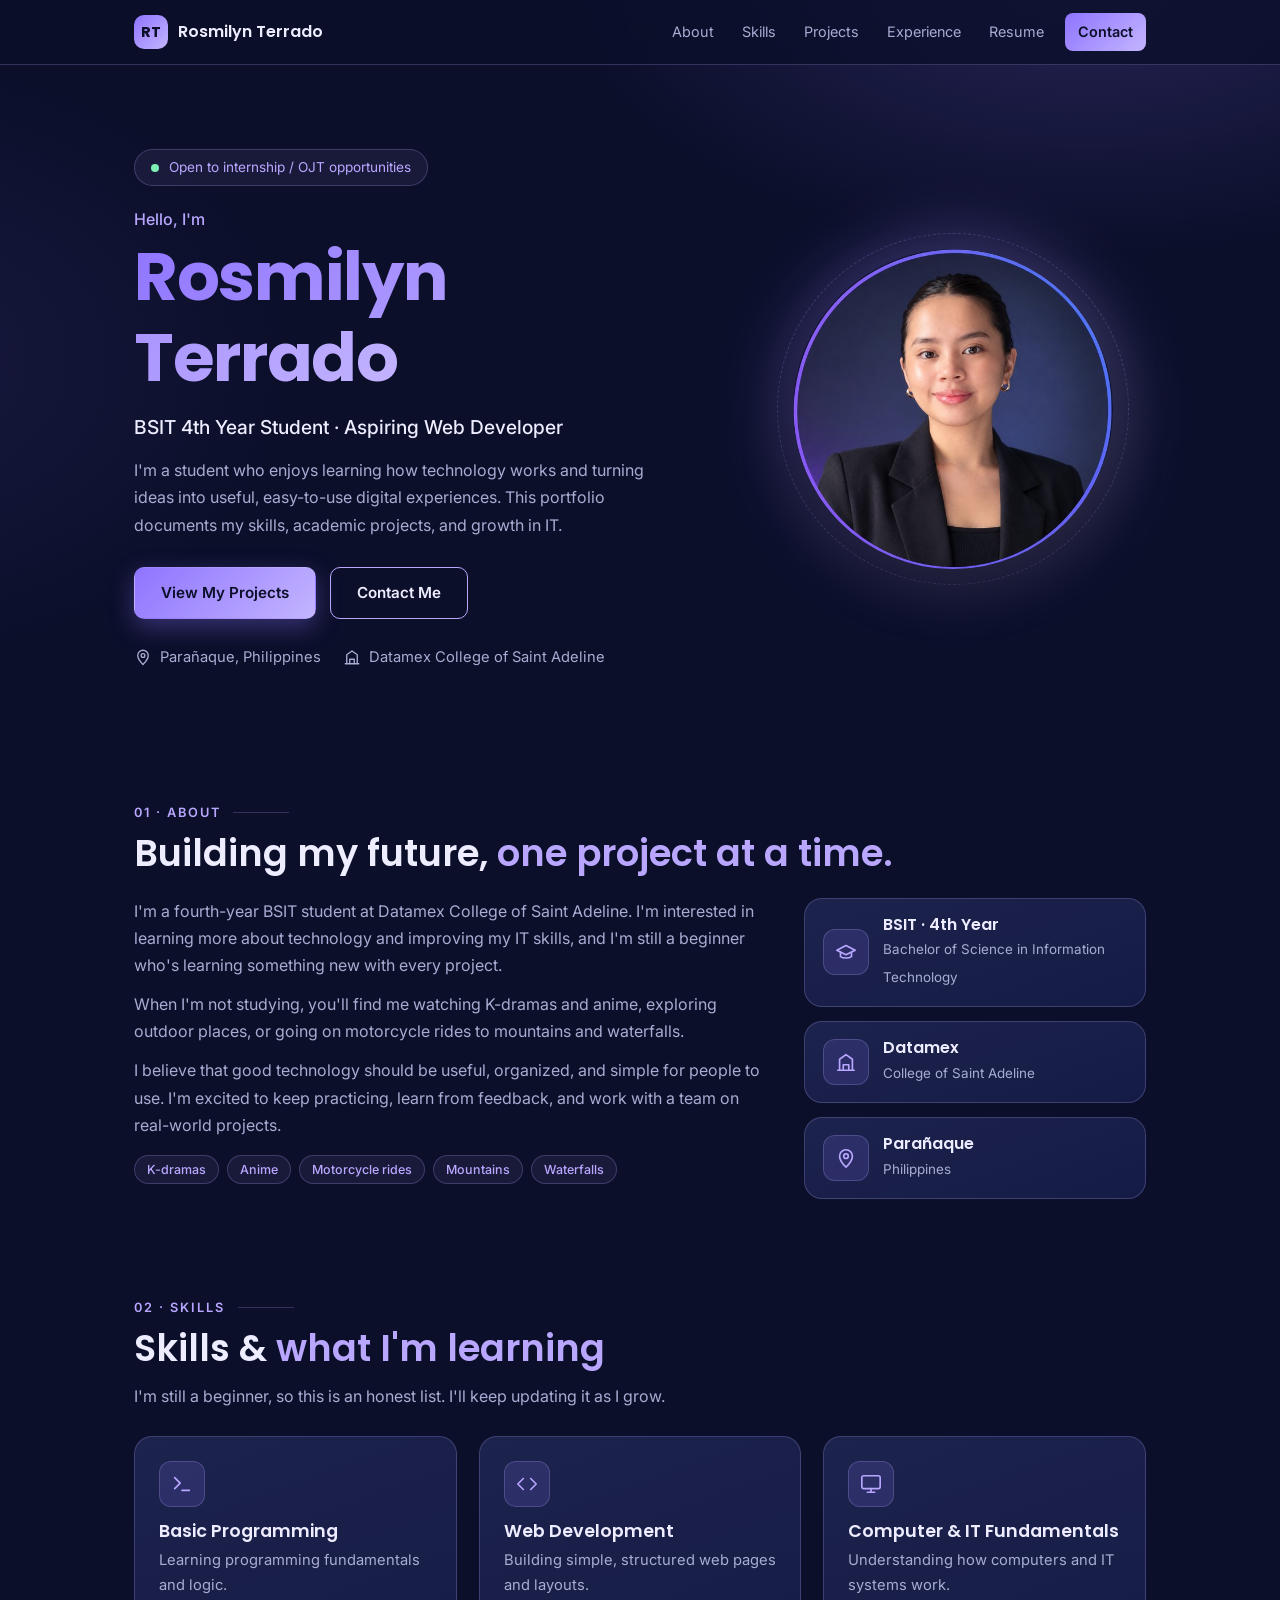
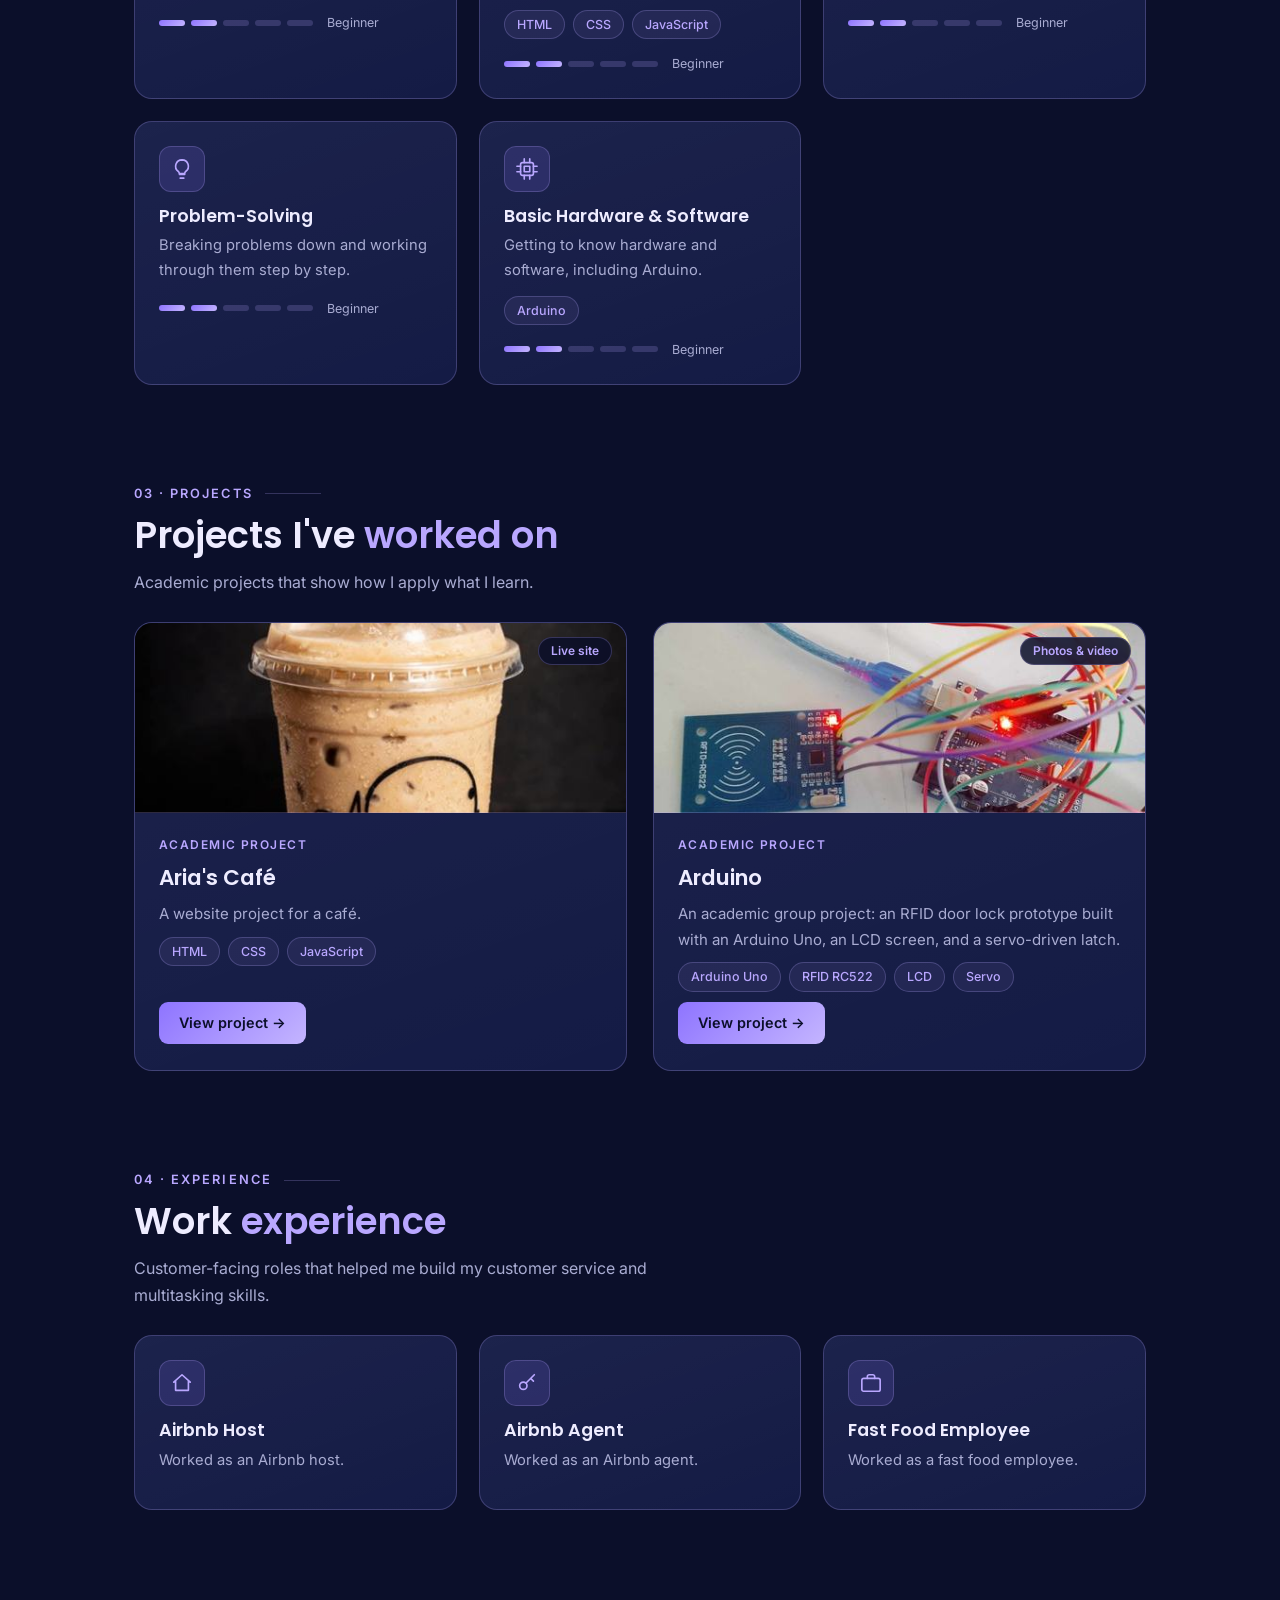
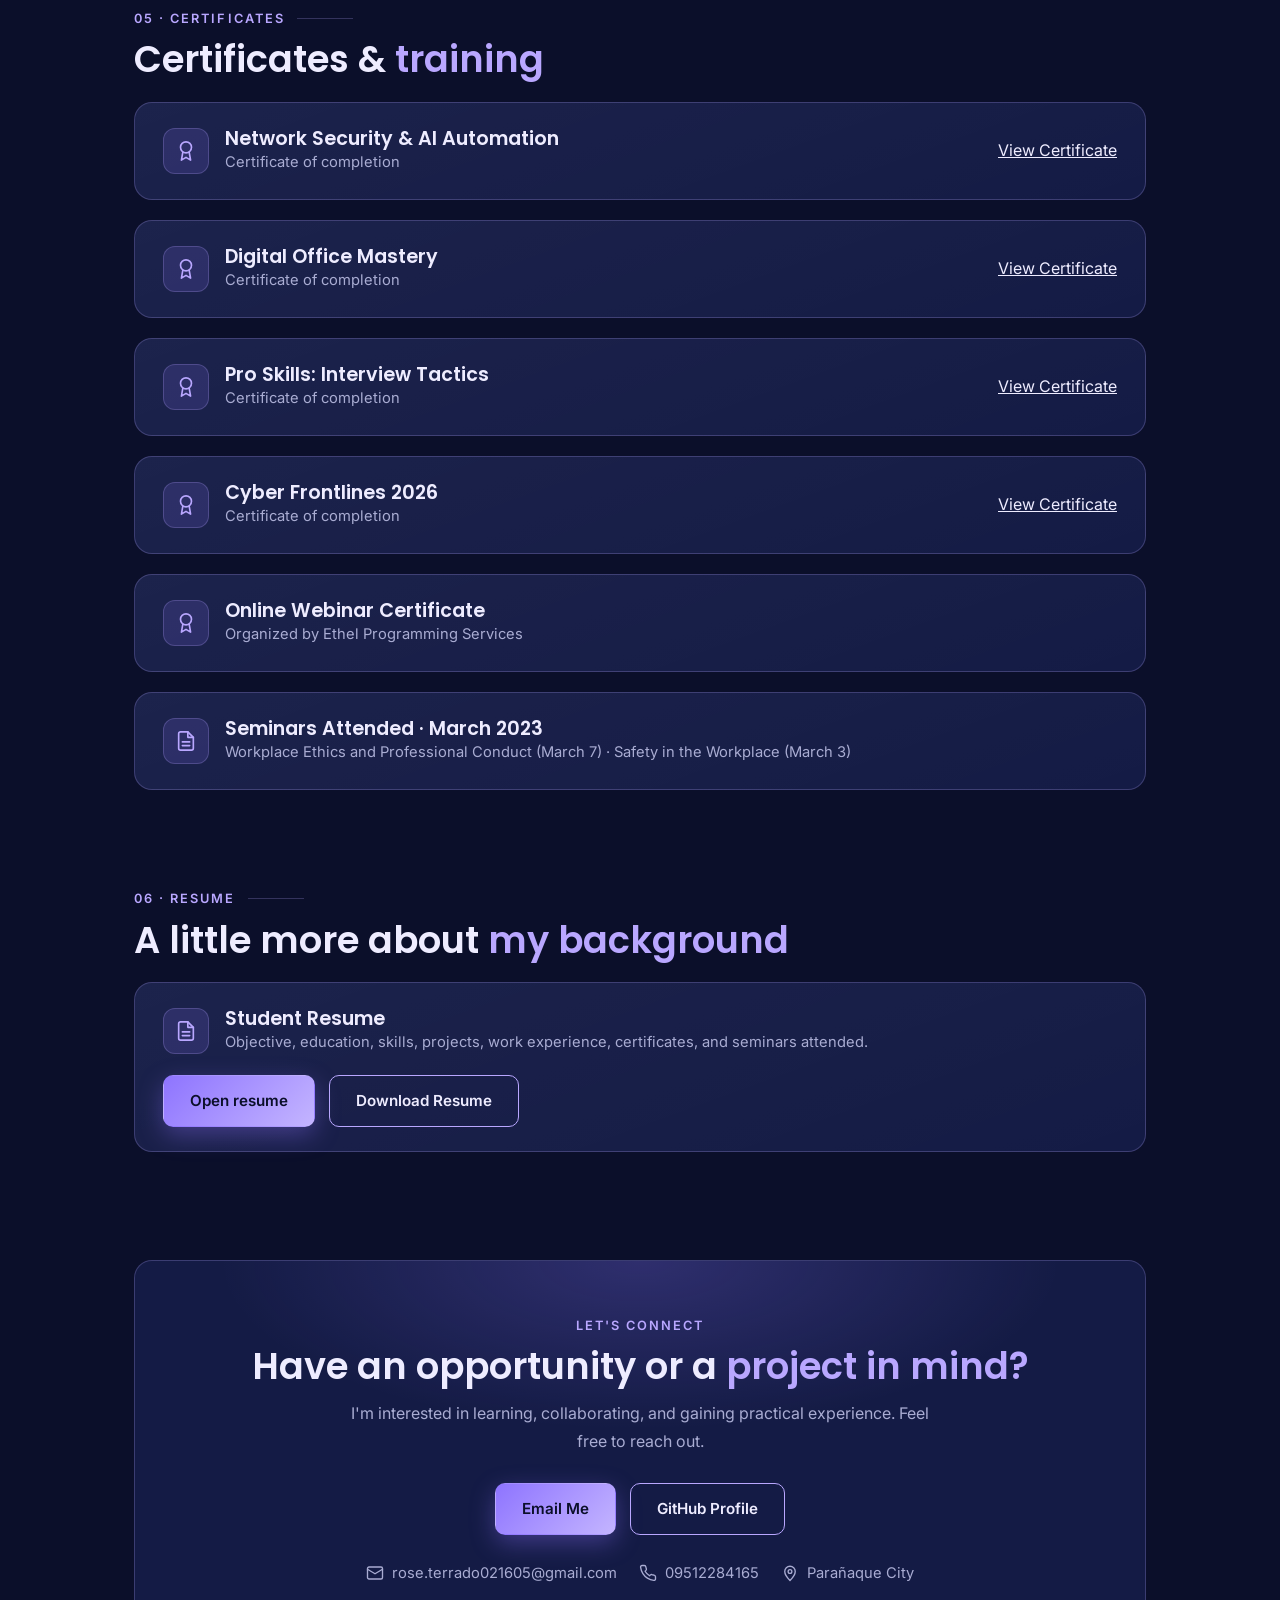
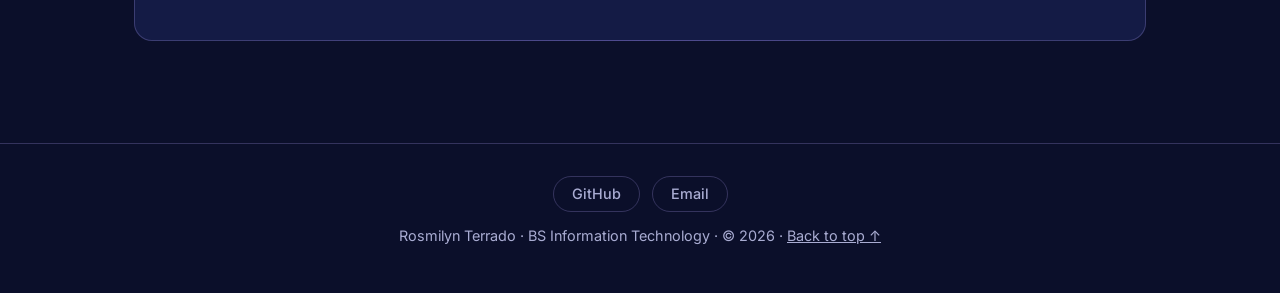
==== index.html @ 42ebf356 "Update index.html" ====
<!DOCTYPE html>
<html lang="en">
<head>
<meta charset="UTF-8">
<meta name="viewport" content="width=device-width, initial-scale=1.0">
<meta name="description" content="Rosmilyn Terrado's student portfolio, projects, skills, and resume.">
<meta name="theme-color" content="#0b0f2a">
<title>Rosmilyn Terrado | IT Student Portfolio</title>
<link rel="preconnect" href="https://fonts.googleapis.com">
<link rel="preconnect" href="https://fonts.gstatic.com" crossorigin>
<link href="https://fonts.googleapis.com/css2?family=Inter:wght@400;500;600&family=Poppins:wght@500;600;700&display=swap" rel="stylesheet">
<style>
  :root {
    --bg: #0b0f2a;
    --bg2: #0f1535;
    --card: #141b45;
    --line: rgba(185,167,255,.24);
    --lav: #b9a7ff;
    --lav-d: #8e74ff;
    --text: #eeecff;
    --muted: #a9acd2;
    --grad: linear-gradient(135deg, #8e74ff, #c4b5ff);
  }
  * { box-sizing: border-box; margin: 0; padding: 0; }
  html { scroll-behavior: smooth; overflow-x: hidden; }
  body {
    font-family: "Inter", "Segoe UI", system-ui, sans-serif;
    background: var(--bg);
    background-image:
      radial-gradient(900px 500px at 85% -5%, rgba(142,116,255,.22), transparent 60%),
      radial-gradient(700px 500px at -10% 40%, rgba(142,116,255,.10), transparent 60%);
    background-attachment: fixed;
    color: var(--text); line-height: 1.7; overflow-x: hidden;
  }
  h1, h2, h3 { font-family: "Poppins", "Inter", sans-serif; line-height: 1.2; }
  a { color: inherit; }
  .wrap { max-width: 1060px; margin: 0 auto; padding: 0 24px; }
  :focus-visible { outline: 2px solid var(--lav); outline-offset: 3px; border-radius: 6px; }

  /* NAV */
  header { position: sticky; top: 0; z-index: 50; background: rgba(11,15,42,.78); backdrop-filter: blur(12px); border-bottom: 1px solid var(--line); }
  .nav { max-width: 1060px; margin: 0 auto; padding: 0 24px; height: 64px; display: flex; align-items: center; justify-content: space-between; gap: 16px; }
  .brand { font-family: "Poppins", sans-serif; font-weight: 600; text-decoration: none; display: flex; align-items: center; gap: 10px; white-space: nowrap; }
  .brand b { width: 34px; height: 34px; border-radius: 10px; background: var(--grad); color: var(--bg); display: grid; place-items: center; font-size: .9rem; }
  nav { display: flex; gap: 2px; align-items: center; overflow-x: auto; scrollbar-width: none; }
  nav::-webkit-scrollbar { display: none; }
  nav a { text-decoration: none; font-size: .9rem; color: var(--muted); padding: 7px 13px; border-radius: 8px; white-space: nowrap; transition: color .2s, background .2s; }
  nav a:hover { color: var(--text); background: rgba(185,167,255,.12); }
  nav a.cta { color: var(--bg); background: var(--grad); font-weight: 600; margin-left: 6px; }
  nav a.cta:hover { filter: brightness(1.08); }

  /* BUTTONS */
  .btns { display: flex; gap: 14px; flex-wrap: wrap; margin-top: 28px; }
  .btn {
    display: inline-block; text-decoration: none; font-weight: 600; font-size: .95rem; padding: 12px 26px; border-radius: 10px;
    border: 1.5px solid var(--lav); color: var(--text); background: transparent; transition: transform .2s, box-shadow .2s, background .2s;
  }
  .btn:hover { transform: translateY(-3px); background: rgba(185,167,255,.12); }
  .btn.main { background: var(--grad); color: var(--bg); border-color: transparent; box-shadow: 0 8px 24px rgba(142,116,255,.35); }
  .btn.main:hover { box-shadow: 0 12px 30px rgba(142,116,255,.5); background: var(--grad); }

  /* HERO */
  .hero { padding: 84px 0 40px; }
  .hero-grid { display: grid; grid-template-columns: 1.2fr .8fr; gap: 48px; align-items: center; }
  .status-pill { display: inline-flex; align-items: center; gap: 10px; font-size: .85rem; color: var(--lav); border: 1px solid var(--line); background: rgba(185,167,255,.08); padding: 6px 16px; border-radius: 999px; margin-bottom: 20px; }
  .dot { width: 8px; height: 8px; border-radius: 50%; background: #7ef0b5; box-shadow: 0 0 0 0 rgba(126,240,181,.6); animation: pulse 2s infinite; }
  .hello { color: var(--lav); font-weight: 500; margin-bottom: 4px; }
  h1 { font-size: clamp(2.5rem, 6.5vw, 4.2rem); font-weight: 700; letter-spacing: -.02em; }
  h1 span { background: var(--grad); -webkit-background-clip: text; background-clip: text; color: transparent; }
  .role { font-size: 1.2rem; color: var(--text); margin: 12px 0 14px; font-weight: 500; }
  .intro { max-width: 540px; color: var(--muted); }
  .meta { display: flex; flex-wrap: wrap; gap: 10px 22px; margin-top: 26px; color: var(--muted); font-size: .92rem; }
  .meta span { display: inline-flex; align-items: center; gap: 8px; }
  svg.i { width: 18px; height: 18px; stroke: currentColor; fill: none; stroke-width: 1.8; stroke-linecap: round; stroke-linejoin: round; flex-shrink: 0; }

  .photo-wrap { position: relative; justify-self: center; width: min(320px, 78vw); aspect-ratio: 1; }
  .photo-wrap::before { content: ""; position: absolute; inset: -16px; border-radius: 50%; border: 1.5px dashed var(--line); animation: spin 40s linear infinite; }
  .photo-wrap::after { content: ""; position: absolute; inset: -4px; border-radius: 50%; background: var(--grad); filter: blur(34px); opacity: .45; z-index: 0; }
  .photo-wrap img { position: relative; z-index: 1; width: 100%; height: 100%; border-radius: 50%; object-fit: cover; display: block; box-shadow: 0 20px 50px rgba(0,0,0,.45); }

  /* SECTIONS */
  section { padding: 92px 0 6px; scroll-margin-top: 64px; }
  .eyebrow { font-size: .8rem; letter-spacing: .16em; text-transform: uppercase; color: var(--lav); font-weight: 600; margin-bottom: 8px; display: flex; align-items: center; gap: 12px; }
  .eyebrow::after { content: ""; height: 1px; width: 56px; background: var(--line); }
  h2 { font-size: clamp(1.7rem, 4vw, 2.3rem); font-weight: 600; margin-bottom: 12px; }
  h2 em { font-style: normal; color: var(--lav); }
  p { margin-bottom: 12px; }
  .sub { color: var(--muted); max-width: 580px; }

  .card {
    background: linear-gradient(160deg, rgba(255,255,255,.035), rgba(255,255,255,0)), var(--card);
    border: 1px solid var(--line); border-radius: 18px; padding: 24px;
    transition: transform .25s, border-color .25s, box-shadow .25s;
  }
  .card:hover { transform: translateY(-5px); border-color: rgba(185,167,255,.6); box-shadow: 0 16px 40px rgba(0,0,0,.35), 0 0 0 1px rgba(185,167,255,.15); }
  .icon { width: 46px; height: 46px; border-radius: 12px; background: rgba(142,116,255,.16); border: 1px solid var(--line); color: var(--lav); display: grid; place-items: center; margin-bottom: 14px; }
  .icon svg.i { width: 22px; height: 22px; }

  .about-grid { display: grid; grid-template-columns: 1.3fr .7fr; gap: 34px; margin-top: 22px; align-items: start; }
  .about-grid p { color: var(--muted); }
  .facts { display: grid; gap: 14px; }
  .fact { display: flex; gap: 14px; align-items: center; padding: 16px 18px; }
  .fact .icon { margin: 0; flex-shrink: 0; }
  .fact b { display: block; font-family: "Poppins", sans-serif; font-weight: 600; font-size: 1rem; line-height: 1.3; }
  .fact span { font-size: .84rem; color: var(--muted); }

  .chips { display: flex; flex-wrap: wrap; gap: 8px; }
  .chip { font-size: .78rem; padding: 3px 12px; border-radius: 999px; border: 1px solid var(--line); background: rgba(185,167,255,.08); color: var(--lav); font-weight: 500; }
  .hobbies { margin-top: 16px; }

  .grid { display: grid; grid-template-columns: repeat(auto-fit, minmax(min(100%, 290px), 1fr)); gap: 22px; margin-top: 26px; }
  .skill h3, .exp h3 { font-size: 1.1rem; margin-bottom: 6px; font-weight: 600; }
  .skill p, .exp p { font-size: .92rem; color: var(--muted); }
  .level { display: flex; align-items: center; gap: 6px; margin-top: 14px; }
  .level i { width: 26px; height: 6px; border-radius: 3px; background: rgba(185,167,255,.2); }
  .level i.on { background: var(--grad); }
  .level em { font-style: normal; font-size: .78rem; margin-left: 8px; color: var(--muted); }
  .skill .chips { margin-top: 10px; }

  .projects { display: grid; grid-template-columns: repeat(auto-fit, minmax(min(100%, 420px), 1fr)); gap: 26px; margin-top: 26px; }
  .project { padding: 0; overflow: hidden; display: flex; flex-direction: column; }
  .preview { height: 190px; display: grid; place-items: center; position: relative; background-size: cover; background-position: center; border-bottom: 1px solid var(--line); }
  .pv-arduino { background: radial-gradient(circle at 30% 20%, #2a2f78, #0f1535 70%); color: var(--lav); }
  .pv-arduino svg.i { width: 64px; height: 64px; stroke-width: 1.3; }
  .badge { position: absolute; top: 14px; right: 14px; font-size: .75rem; font-weight: 600; background: rgba(11,15,42,.85); color: var(--lav); border: 1px solid var(--line); padding: 3px 12px; border-radius: 999px; backdrop-filter: blur(6px); }
  .pbody { padding: 22px 24px 26px; display: flex; flex-direction: column; gap: 10px; flex: 1; }
  .kicker { font-size: .75rem; letter-spacing: .12em; text-transform: uppercase; color: var(--lav); font-weight: 600; }
  .pbody h3 { font-size: 1.35rem; font-weight: 600; }
  .pbody p { color: var(--muted); font-size: .94rem; margin: 0; }
  .link { margin-top: auto; align-self: flex-start; text-decoration: none; font-weight: 600; font-size: .9rem; color: var(--bg); background: var(--grad); padding: 9px 20px; border-radius: 9px; transition: transform .2s; }
  .link:hover { transform: translateY(-2px); }
  .link.off { background: transparent; color: var(--muted); border: 1px dashed var(--line); font-weight: 500; }

  .row-card { display: flex; align-items: center; justify-content: space-between; gap: 20px; flex-wrap: wrap; margin-top: 20px; padding: 24px 28px; }
  .row-card .lead { display: flex; align-items: center; gap: 16px; }
  .row-card .icon { margin: 0; }
  .row-card h3 { font-size: 1.2rem; font-weight: 600; }
  .row-card p { margin: 0; color: var(--muted); font-size: .92rem; }
  .tag-soft { font-size: .78rem; color: var(--muted); border: 1px dashed var(--line); padding: 4px 14px; border-radius: 999px; }

  .contact-box { text-align: center; padding: 54px 24px; margin-top: 10px; background: radial-gradient(600px 240px at 50% 0, rgba(142,116,255,.22), transparent 70%), var(--card); }
  .contact-box .eyebrow { justify-content: center; }
  .contact-box .eyebrow::after { display: none; }
  .contact-box .btns { justify-content: center; }
  .contact-box .meta { justify-content: center; }

  footer { margin-top: 96px; border-top: 1px solid var(--line); padding: 32px 0 44px; text-align: center; color: var(--muted); font-size: .9rem; }
  footer .links { display: flex; gap: 12px; justify-content: center; margin-bottom: 12px; }
  footer .links a { text-decoration: none; border: 1px solid var(--line); padding: 5px 18px; border-radius: 999px; font-weight: 500; transition: background .2s; }
  footer .links a:hover { background: rgba(185,167,255,.14); color: var(--text); }

  @keyframes spin { to { transform: rotate(360deg); } }
  @keyframes pulse { 70% { box-shadow: 0 0 0 9px rgba(126,240,181,0); } 100% { box-shadow: 0 0 0 0 rgba(126,240,181,0); } }
  .js .reveal { opacity: 0; transform: translateY(24px); transition: opacity .6s ease, transform .6s ease; }
  .js .reveal.in { opacity: 1; transform: none; }
  @media (prefers-reduced-motion: reduce) { * { animation: none !important; transition: none !important; } .js .reveal { opacity: 1; transform: none; } }

  @media (max-width: 820px) {
    .hero-grid, .about-grid { grid-template-columns: 1fr; }
    .photo-wrap { order: -1; width: min(240px, 66vw); }
    .hero { padding-top: 48px; }
  }
  @media (max-width: 560px) { .brand span { display: none; } }
</style>
</head>
<body>
<script>document.documentElement.classList.add('js');</script>

<svg width="0" height="0" style="position:absolute" aria-hidden="true">
  <defs>
    <symbol id="i-terminal" viewBox="0 0 24 24"><path d="M4 17l6-6-6-6M12 19h8"/></symbol>
    <symbol id="i-code" viewBox="0 0 24 24"><path d="M16 18l6-6-6-6M8 6l-6 6 6 6"/></symbol>
    <symbol id="i-monitor" viewBox="0 0 24 24"><rect x="2" y="3" width="20" height="14" rx="2"/><path d="M8 21h8M12 17v4"/></symbol>
    <symbol id="i-bulb" viewBox="0 0 24 24"><path d="M9 18h6M10 22h4M12 2a7 7 0 0 0-4 12.7c.6.5 1 1.3 1 2.3h6c0-1 .4-1.8 1-2.3A7 7 0 0 0 12 2z"/></symbol>
    <symbol id="i-cpu" viewBox="0 0 24 24"><rect x="5" y="5" width="14" height="14" rx="2"/><rect x="9" y="9" width="6" height="6"/><path d="M9 1v4M15 1v4M9 19v4M15 19v4M1 9h4M1 15h4M19 9h4M19 15h4"/></symbol>
    <symbol id="i-home" viewBox="0 0 24 24"><path d="M3 11l9-8 9 8M5 10v10h14V10"/></symbol>
    <symbol id="i-key" viewBox="0 0 24 24"><circle cx="8" cy="15" r="4"/><path d="M11 12l9-9M16 7l3 3"/></symbol>
    <symbol id="i-brief" viewBox="0 0 24 24"><rect x="2" y="7" width="20" height="14" rx="2"/><path d="M16 7V5a2 2 0 0 0-2-2h-4a2 2 0 0 0-2 2v2"/></symbol>
    <symbol id="i-award" viewBox="0 0 24 24"><circle cx="12" cy="8" r="6"/><path d="M8.5 13.5L7 22l5-3 5 3-1.5-8.5"/></symbol>
    <symbol id="i-file" viewBox="0 0 24 24"><path d="M14 2H6a2 2 0 0 0-2 2v16a2 2 0 0 0 2 2h12a2 2 0 0 0 2-2V8z"/><path d="M14 2v6h6M8 13h8M8 17h8"/></symbol>
    <symbol id="i-cap" viewBox="0 0 24 24"><path d="M22 10L12 5 2 10l10 5 10-5z"/><path d="M6 12v5c3 2 9 2 12 0v-5"/></symbol>
    <symbol id="i-pin" viewBox="0 0 24 24"><path d="M12 22s7-7 7-12a7 7 0 0 0-14 0c0 5 7 12 7 12z"/><circle cx="12" cy="10" r="2.5"/></symbol>
    <symbol id="i-mail" viewBox="0 0 24 24"><rect x="2" y="4" width="20" height="16" rx="2"/><path d="M22 7l-10 6L2 7"/></symbol>
    <symbol id="i-phone" viewBox="0 0 24 24"><path d="M22 16.9v3a2 2 0 0 1-2.2 2 19.8 19.8 0 0 1-8.6-3.1 19.5 19.5 0 0 1-6-6A19.8 19.8 0 0 1 2.1 4.2 2 2 0 0 1 4.1 2h3a2 2 0 0 1 2 1.7c.1.9.4 1.8.7 2.7a2 2 0 0 1-.5 2.1L8.1 9.7a16 16 0 0 0 6 6l1.2-1.2a2 2 0 0 1 2.1-.4c.9.3 1.8.6 2.7.7a2 2 0 0 1 1.7 2z"/></symbol>
    <symbol id="i-school" viewBox="0 0 24 24"><path d="M3 21h18M5 21V9l7-5 7 5v12M9 21v-6h6v6"/></symbol>
  </defs>
</svg>

<header>
  <div class="nav">
    <a class="brand" href="#home"><b>RT</b><span>Rosmilyn Terrado</span></a>
    <nav aria-label="Main">
      <a href="#about">About</a>
      <a href="#skills">Skills</a>
      <a href="#projects">Projects</a>
      <a href="#experience">Experience</a>
      <a href="#resume">Resume</a>
      <a class="cta" href="#contact">Contact</a>
    </nav>
  </div>
</header>

<main>

  <section id="home" class="hero" style="padding-top:84px">
    <div class="wrap hero-grid">
      <div>
        <span class="status-pill"><i class="dot"></i> Open to internship / OJT opportunities</span>
        <p class="hello">Hello, I'm</p>
        <h1><span>Rosmilyn Terrado</span></h1>
        <p class="role">BSIT 4th Year Student &middot; Aspiring Web Developer</p>
        <p class="intro">I'm a student who enjoys learning how technology works and turning ideas into useful, easy-to-use digital experiences. This portfolio documents my skills, academic projects, and growth in IT.</p>
        <div class="btns">
          <a class="btn main" href="#projects">View My Projects</a>
          <a class="btn" href="#contact">Contact Me</a>
        </div>
        <div class="meta">
          <span><svg class="i"><use href="#i-pin"/></svg> Para&ntilde;aque, Philippines</span>
          <span><svg class="i"><use href="#i-school"/></svg> Datamex College of Saint Adeline</span>
        </div>
      </div>
      <div class="photo-wrap"><img src="[data-uri]" alt="Portrait of Rosmilyn Terrado"></div>
    </div>
  </section>

  <section id="about">
    <div class="wrap">
      <div class="eyebrow reveal">01 &middot; About</div>
      <h2 class="reveal">Building my future, <em>one project at a time.</em></h2>
      <div class="about-grid">
        <div class="reveal">
          <p>I'm a fourth-year BSIT student at Datamex College of Saint Adeline. I'm interested in learning more about technology and improving my IT skills, and I'm still a beginner who's learning something new with every project.</p>
          <p>When I'm not studying, you'll find me watching K-dramas and anime, exploring outdoor places, or going on motorcycle rides to mountains and waterfalls.</p>
          <p>I believe that good technology should be useful, organized, and simple for people to use. I'm excited to keep practicing, learn from feedback, and work with a team on real-world projects.</p>
          <div class="chips hobbies"><span class="chip">K-dramas</span><span class="chip">Anime</span><span class="chip">Motorcycle rides</span><span class="chip">Mountains</span><span class="chip">Waterfalls</span></div>
        </div>
        <div class="facts reveal">
          <div class="card fact"><div class="icon"><svg class="i"><use href="#i-cap"/></svg></div><div><b>BSIT &middot; 4th Year</b><span>Bachelor of Science in Information Technology</span></div></div>
          <div class="card fact"><div class="icon"><svg class="i"><use href="#i-school"/></svg></div><div><b>Datamex</b><span>College of Saint Adeline</span></div></div>
          <div class="card fact"><div class="icon"><svg class="i"><use href="#i-pin"/></svg></div><div><b>Para&ntilde;aque</b><span>Philippines</span></div></div>
        </div>
      </div>
    </div>
  </section>

  <section id="skills">
    <div class="wrap">
      <div class="eyebrow reveal">02 &middot; Skills</div>
      <h2 class="reveal">Skills &amp; <em>what I'm learning</em></h2>
      <p class="sub reveal">I'm still a beginner, so this is an honest list. I'll keep updating it as I grow.</p>
      <div class="grid">
        <div class="card skill reveal"><div class="icon"><svg class="i"><use href="#i-terminal"/></svg></div><h3>Basic Programming</h3><p>Learning programming fundamentals and logic.</p><div class="level" role="img" aria-label="Beginner level"><i class="on"></i><i class="on"></i><i></i><i></i><i></i><em>Beginner</em></div></div>
        <div class="card skill reveal"><div class="icon"><svg class="i"><use href="#i-code"/></svg></div><h3>Web Development</h3><p>Building simple, structured web pages and layouts.</p><div class="chips"><span class="chip">HTML</span><span class="chip">CSS</span><span class="chip">JavaScript</span></div><div class="level" role="img" aria-label="Beginner level"><i class="on"></i><i class="on"></i><i></i><i></i><i></i><em>Beginner</em></div></div>
        <div class="card skill reveal"><div class="icon"><svg class="i"><use href="#i-monitor"/></svg></div><h3>Computer &amp; IT Fundamentals</h3><p>Understanding how computers and IT systems work.</p><div class="level" role="img" aria-label="Beginner level"><i class="on"></i><i class="on"></i><i></i><i></i><i></i><em>Beginner</em></div></div>
        <div class="card skill reveal"><div class="icon"><svg class="i"><use href="#i-bulb"/></svg></div><h3>Problem-Solving</h3><p>Breaking problems down and working through them step by step.</p><div class="level" role="img" aria-label="Beginner level"><i class="on"></i><i class="on"></i><i></i><i></i><i></i><em>Beginner</em></div></div>
        <div class="card skill reveal"><div class="icon"><svg class="i"><use href="#i-cpu"/></svg></div><h3>Basic Hardware &amp; Software</h3><p>Getting to know hardware and software, including Arduino.</p><div class="chips"><span class="chip">Arduino</span></div><div class="level" role="img" aria-label="Beginner level"><i class="on"></i><i class="on"></i><i></i><i></i><i></i><em>Beginner</em></div></div>
      </div>
    </div>
  </section>

  <section id="projects">
    <div class="wrap">
      <div class="eyebrow reveal">03 &middot; Projects</div>
      <h2 class="reveal">Projects I've <em>worked on</em></h2>
      <p class="sub reveal">Academic projects that show how I apply what I learn.</p>
      <div class="projects">
        <div class="card project reveal">
          <div class="preview" style="background-image:url([data-uri])"><span class="badge">Live site</span></div>
          <div class="pbody">
            <span class="kicker">Academic project</span>
            <h3>Aria's Caf&eacute;</h3>
            <p>A website project for a caf&eacute;.</p>
            <div class="chips"><span class="chip">HTML</span><span class="chip">CSS</span><span class="chip">JavaScript</span></div>
            <a class="link" href="https://portorclarkson2-cyber.github.io/aria-s-Cafe/" target="_blank" rel="noopener">View project &rarr;</a>
          </div>
        </div>
        <div class="card project reveal">
          <div class="preview" style="background-image:url([data-uri])"><span class="badge">Photos &amp; video</span></div>
          <div class="pbody">
            <span class="kicker">Academic project</span>
            <h3>Arduino</h3>
            <p>An academic group project: an RFID door lock prototype built with an Arduino Uno, an LCD screen, and a servo-driven latch.</p>
            <div class="chips"><span class="chip">Arduino Uno</span><span class="chip">RFID RC522</span><span class="chip">LCD</span><span class="chip">Servo</span></div>
            <a class="link" href="arduino.html">View project &rarr;</a>
          </div>
        </div>
      </div>
    </div>
  </section>

  <section id="experience">
    <div class="wrap">
      <div class="eyebrow reveal">04 &middot; Experience</div>
      <h2 class="reveal">Work <em>experience</em></h2>
      <p class="sub reveal">Customer-facing roles that helped me build my customer service and multitasking skills.</p>
      <div class="grid">
        <div class="card exp reveal"><div class="icon"><svg class="i"><use href="#i-home"/></svg></div><h3>Airbnb Host</h3><p>Worked as an Airbnb host.</p></div>
        <div class="card exp reveal"><div class="icon"><svg class="i"><use href="#i-key"/></svg></div><h3>Airbnb Agent</h3><p>Worked as an Airbnb agent.</p></div>
        <div class="card exp reveal"><div class="icon"><svg class="i"><use href="#i-brief"/></svg></div><h3>Fast Food Employee</h3><p>Worked as a fast food employee.</p></div>
      </div>
    </div>
  </section>

  
<section id="certificates">
  <div class="wrap">
    <div class="eyebrow reveal">05 &middot; Certificates</div>
    <h2 class="reveal">Certificates &amp; <em>training</em></h2>

    <div class="card row-card reveal">
      <div class="lead">
        <div class="icon">
          <svg class="i"><use href="#i-award"/></svg>
        </div>
        <div>
          <h3>Network Security &amp; AI Automation</h3>
          <p>Certificate of completion</p>
        </div>
      </div>
      <a href="certificate_1_network_security_ai_automation.jpg"
         target="_blank" rel="noopener">View Certificate</a>
    </div>

    <div class="card row-card reveal">
      <div class="lead">
        <div class="icon">
          <svg class="i"><use href="#i-award"/></svg>
        </div>
        <div>
          <h3>Digital Office Mastery</h3>
          <p>Certificate of completion</p>
        </div>
      </div>
      <a href="certificate_2_digital_office_mastery.jpg"
         target="_blank" rel="noopener">View Certificate</a>
    </div>

    <div class="card row-card reveal">
      <div class="lead">
        <div class="icon">
          <svg class="i"><use href="#i-award"/></svg>
        </div>
        <div>
          <h3>Pro Skills: Interview Tactics</h3>
          <p>Certificate of completion</p>
        </div>
      </div>
      <a href="certificate_3_pro_skills_interview_tactics.jpg"
         target="_blank" rel="noopener">View Certificate</a>
    </div>

    <div class="card row-card reveal">
      <div class="lead">
        <div class="icon">
          <svg class="i"><use href="#i-award"/></svg>
        </div>
        <div>
          <h3>Cyber Frontlines 2026</h3>
          <p>Certificate of completion</p>
        </div>
      </div>
      <a href="certificate_4_cyber_frontlines_2026.jpg"
         target="_blank" rel="noopener">View Certificate</a>
    </div>

    <div class="card row-card reveal">
      <div class="lead">
        <div class="icon">
          <svg class="i"><use href="#i-award"/></svg>
        </div>
        <div>
          <h3>Online Webinar Certificate</h3>
          <p>Organized by Ethel Programming Services</p>
        </div>
      </div>
    </div>

    <div class="card row-card reveal">
      <div class="lead">
        <div class="icon">
          <svg class="i"><use href="#i-file"/></svg>
        </div>
        <div>
          <h3>Seminars Attended &middot; March 2023</h3>
          <p>Workplace Ethics and Professional Conduct (March 7) &middot; Safety in the Workplace (March 3)</p>
        </div>
      </div>
    </div>
  </div>
</section>
  

  <section id="resume">
    <div class="wrap">
      <div class="eyebrow reveal">06 &middot; Resume</div>
      <h2 class="reveal">A little more about <em>my background</em></h2>
      <div class="card row-card reveal">
        <div class="lead"><div class="icon"><svg class="i"><use href="#i-file"/></svg></div><div><h3>Student Resume</h3><p>Objective, education, skills, projects, work experience, certificates, and seminars attended.</p></div></div>
        <div class="btns" style="margin:0">
          <a class="btn main" href="resume.html">Open resume</a>
          <a class="btn" href="Rosmilyn-Terrado-Resume.pdf" download>Download Resume</a>
        </div>
      </div>
    </div>
  </section>

  <section id="contact">
    <div class="wrap">
      <div class="card contact-box reveal">
        <div class="eyebrow">Let's connect</div>
        <h2>Have an opportunity or a <em>project in mind?</em></h2>
        <p class="sub" style="margin-inline:auto">I'm interested in learning, collaborating, and gaining practical experience. Feel free to reach out.</p>
        <div class="btns">
          <a class="btn main" href="mailto:rose.terrado021605@gmail.com">Email Me</a>
          <a class="btn" href="https://github.com/roseterrado021605-hash" target="_blank" rel="noopener">GitHub Profile</a>
        </div>
        <div class="meta">
          <span><svg class="i"><use href="#i-mail"/></svg> rose.terrado021605@gmail.com</span>
          <span><svg class="i"><use href="#i-phone"/></svg> 09512284165</span>
          <span><svg class="i"><use href="#i-pin"/></svg> Para&ntilde;aque City</span>
        </div>
      </div>
    </div>
  </section>

</main>

<footer>
  <div class="links">
    <a href="https://github.com/roseterrado021605-hash" target="_blank" rel="noopener">GitHub</a>
    <a href="mailto:rose.terrado021605@gmail.com">Email</a>
  </div>
  Rosmilyn Terrado &middot; BS Information Technology &middot; &copy; 2026 &middot; <a href="#home">Back to top &uarr;</a>
</footer>

<script>
  (function () {
    var els = document.querySelectorAll('.reveal');
    if (!('IntersectionObserver' in window)) { els.forEach(function (e) { e.classList.add('in'); }); return; }
    var io = new IntersectionObserver(function (entries) {
      entries.forEach(function (en) { if (en.isIntersecting) { en.target.classList.add('in'); io.unobserve(en.target); } });
    }, { threshold: 0.12 });
    els.forEach(function (e) { io.observe(e); });
  })();
</script>
</body>
</html>
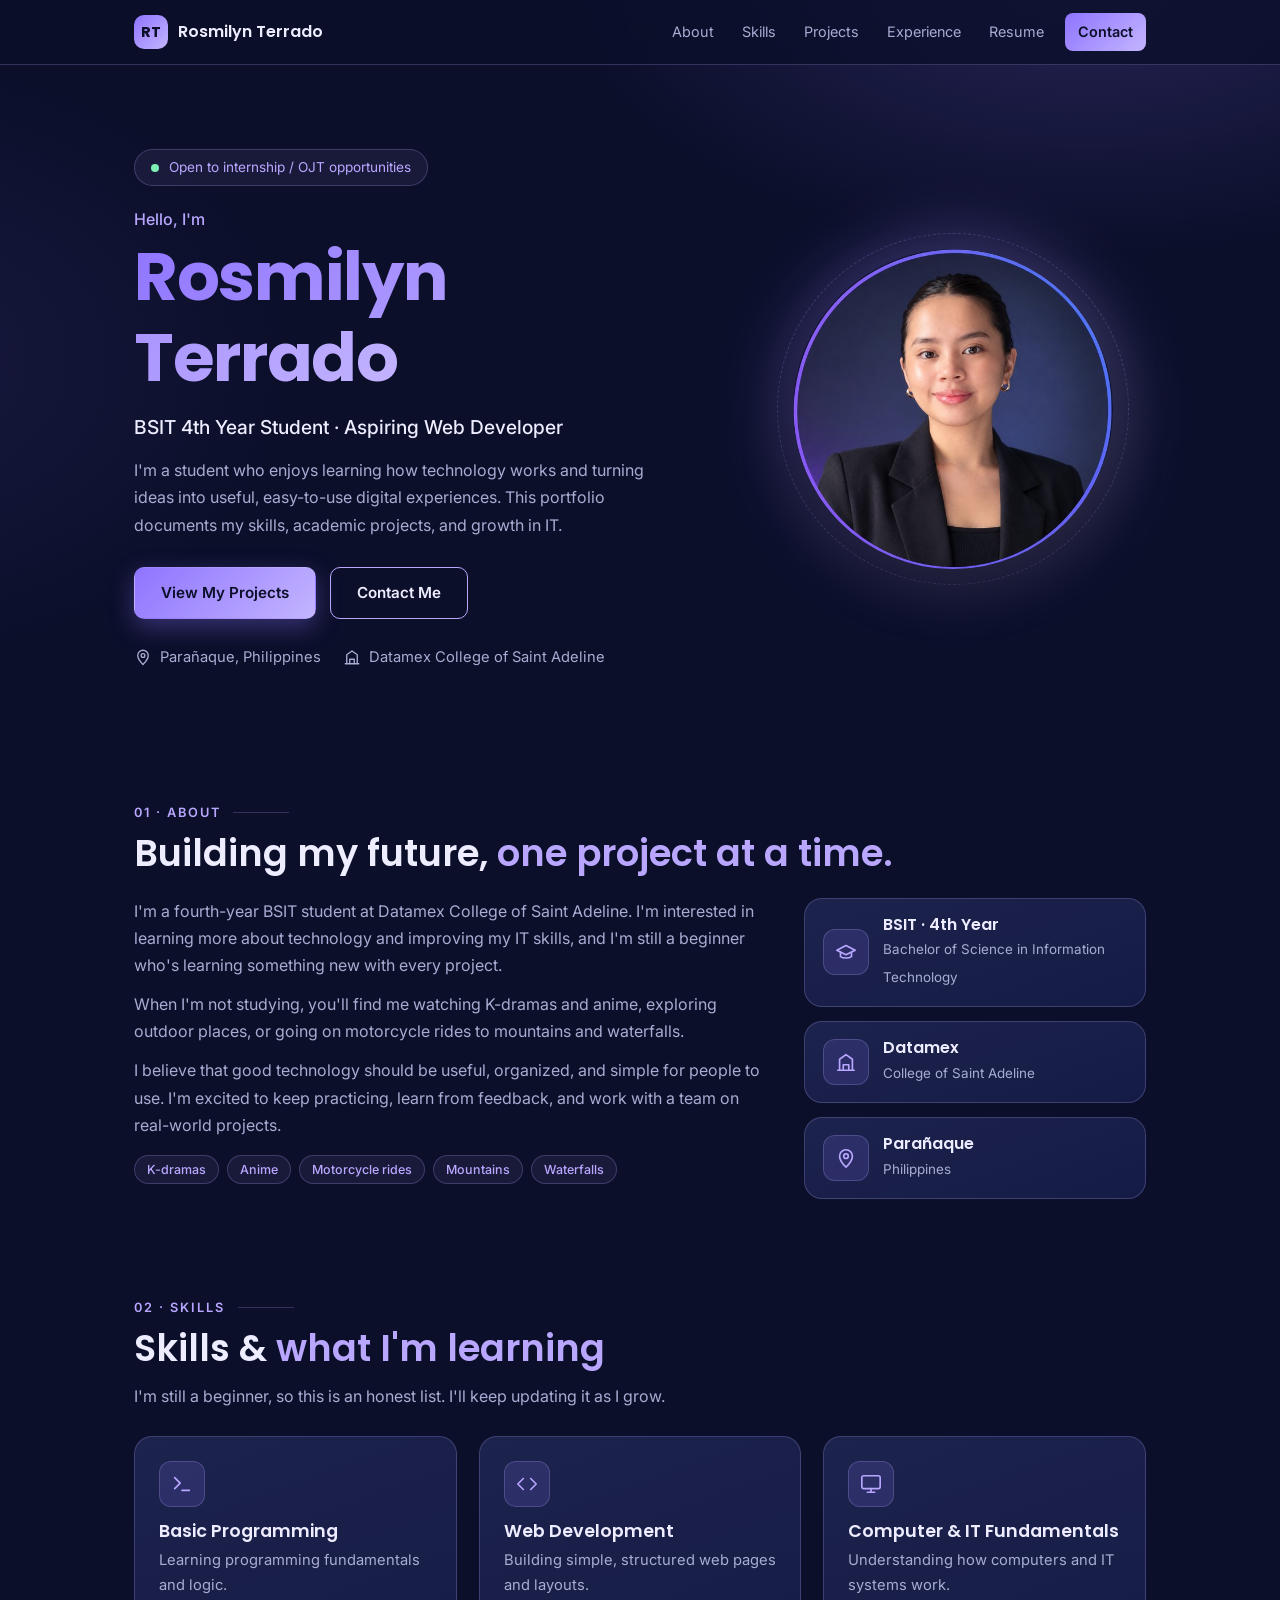
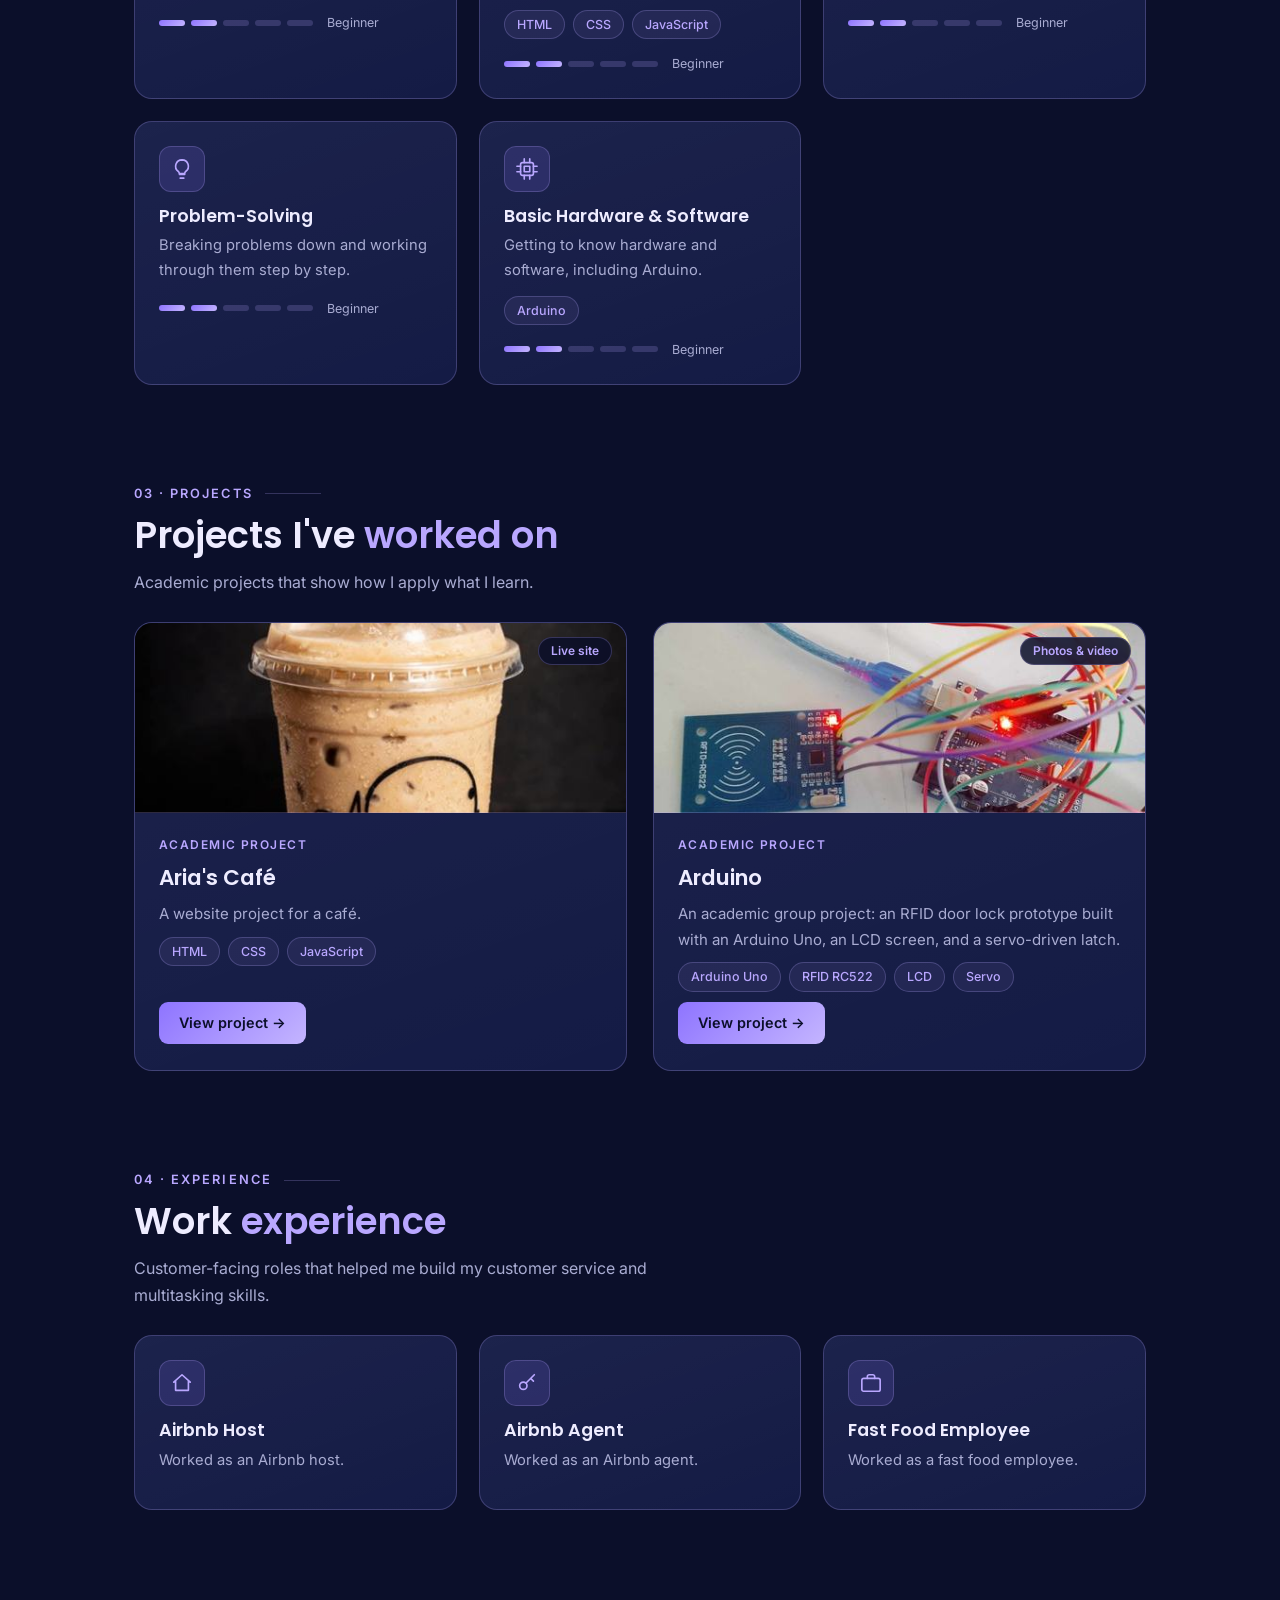
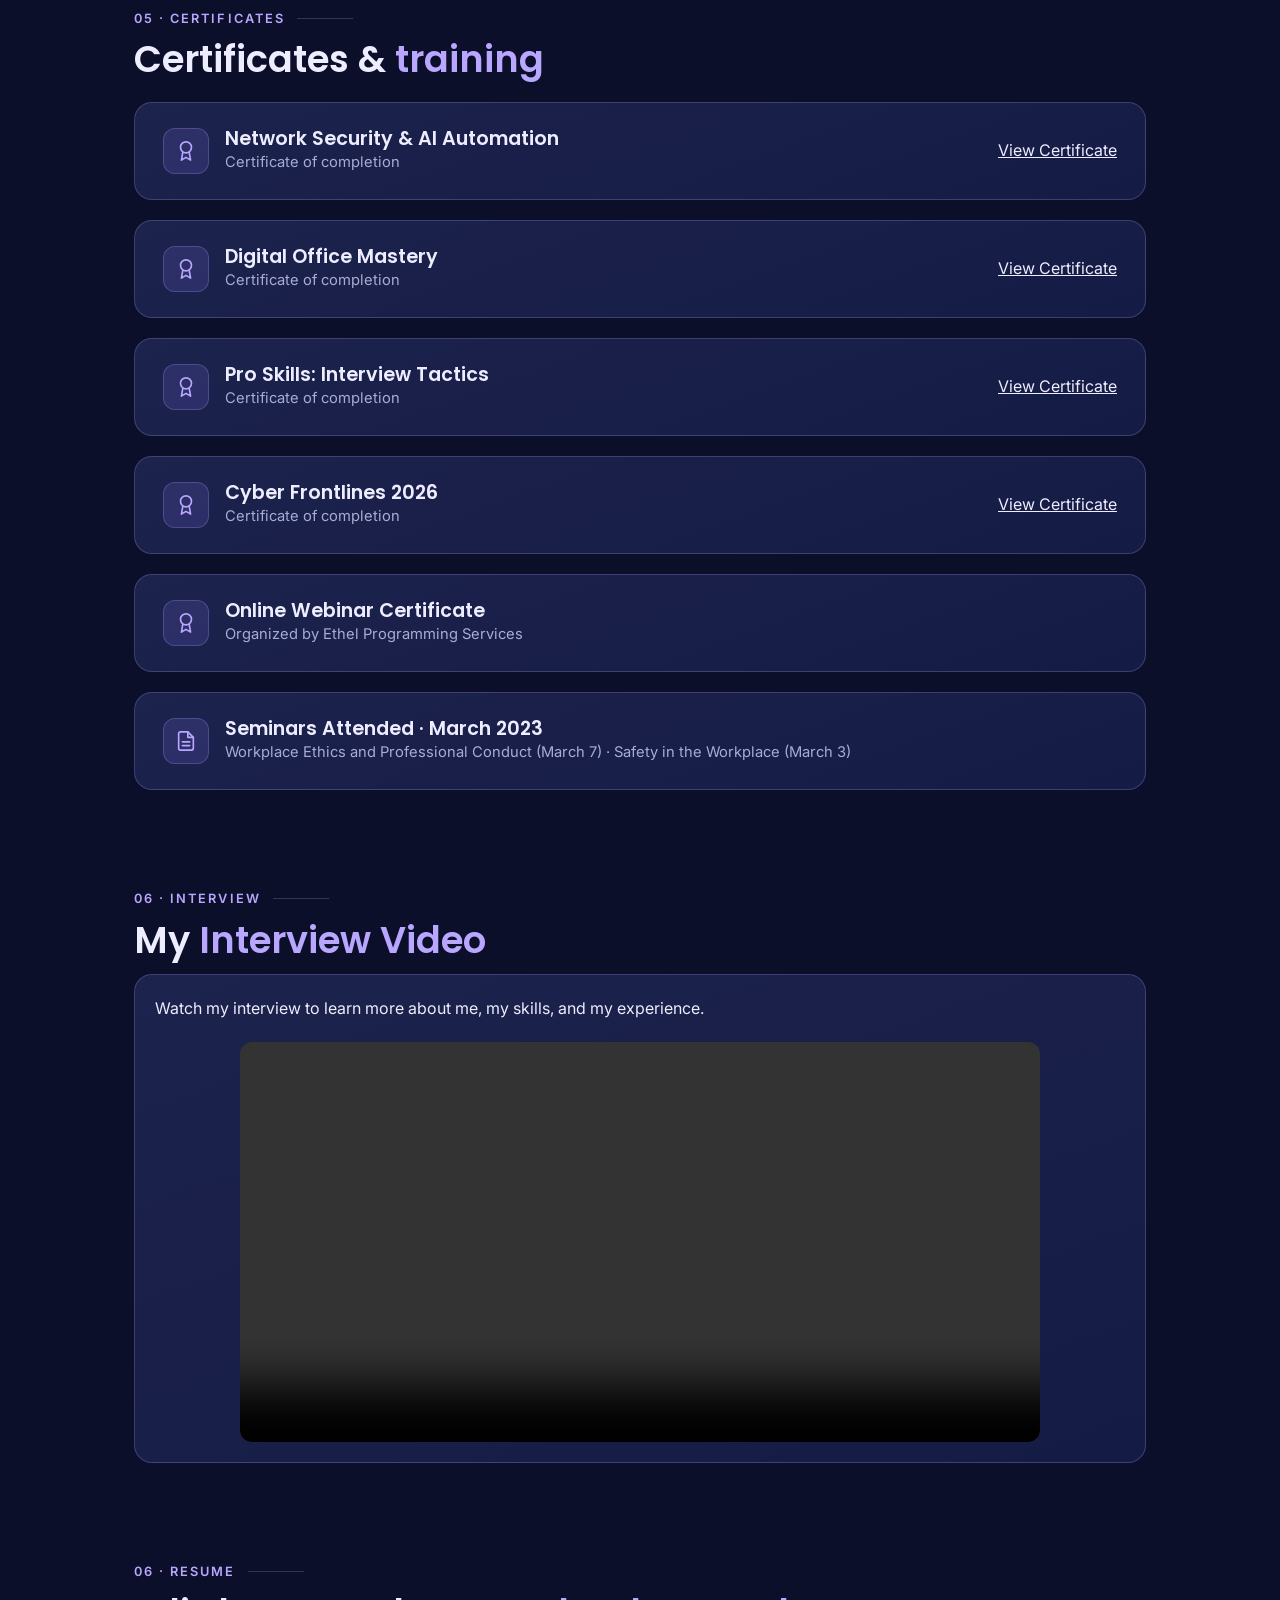
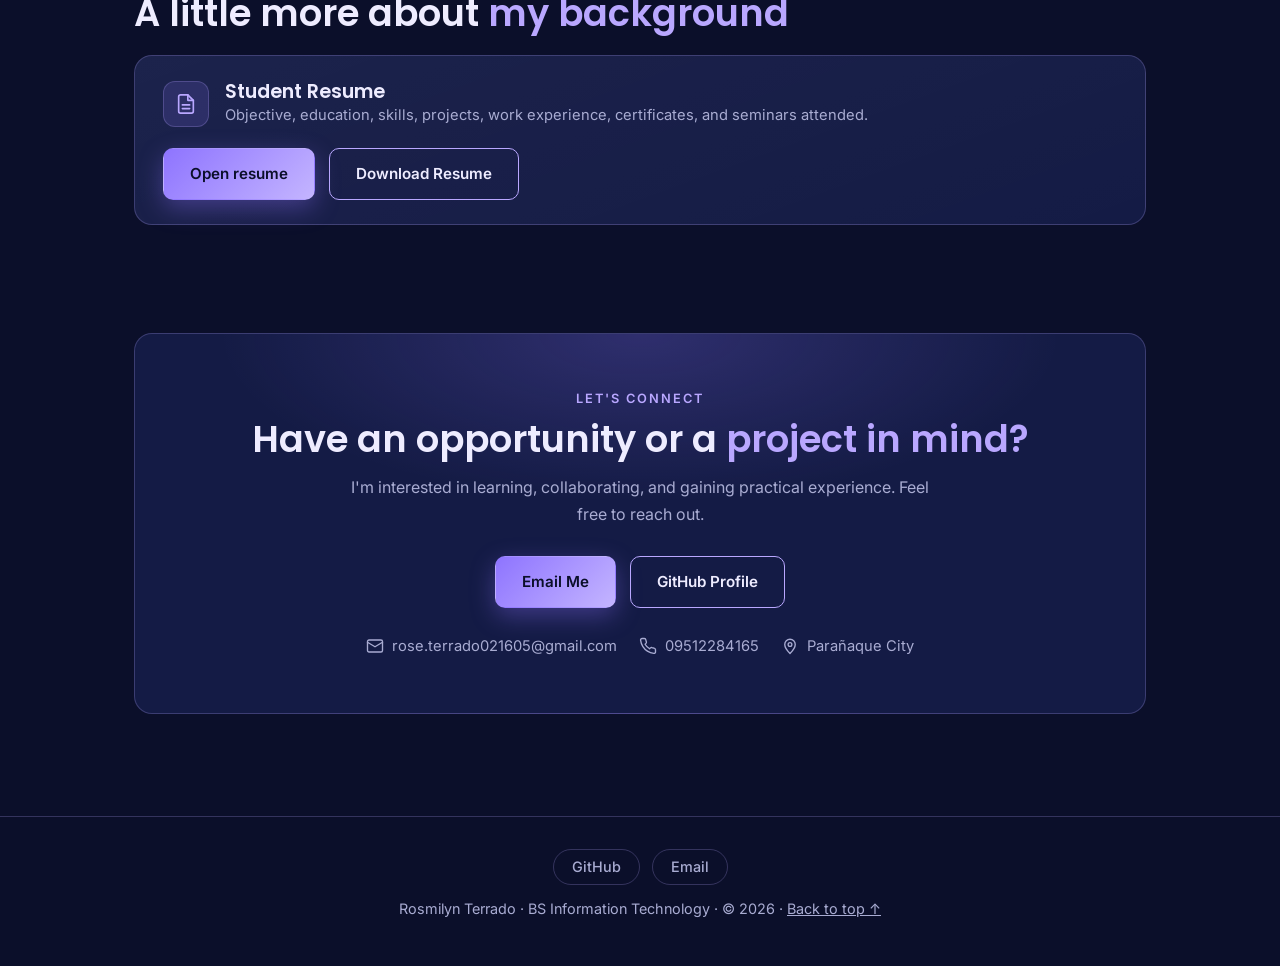
==== commit 0cf8450e: "Add interview section with video playback Added a new section for the interview video with a video p" ====
--- a/index.html
+++ b/index.html
@@ -389,6 +389,26 @@
   </div>
 </section>
   
+<section id="interview">
+  <div class="wrap">
+    <div class="eyebrow reveal">06 &middot; Interview</div>
+    <h2 class="reveal">My <em>Interview Video</em></h2>
+
+    <div class="card reveal" style="padding:20px;">
+      <p>Watch my interview to learn more about me,
+         my skills, and my experience.</p>
+
+      <video controls preload="metadata"
+             style="width:100%; max-width:800px;
+                    display:block; margin:20px auto 0;
+                    border-radius:12px;">
+        <source src="interview.1.mp4" type="video/mp4">
+        Your browser does not support video playback.
+      </video>
+    </div>
+  </div>
+</section>
+  
 
   <section id="resume">
     <div class="wrap">
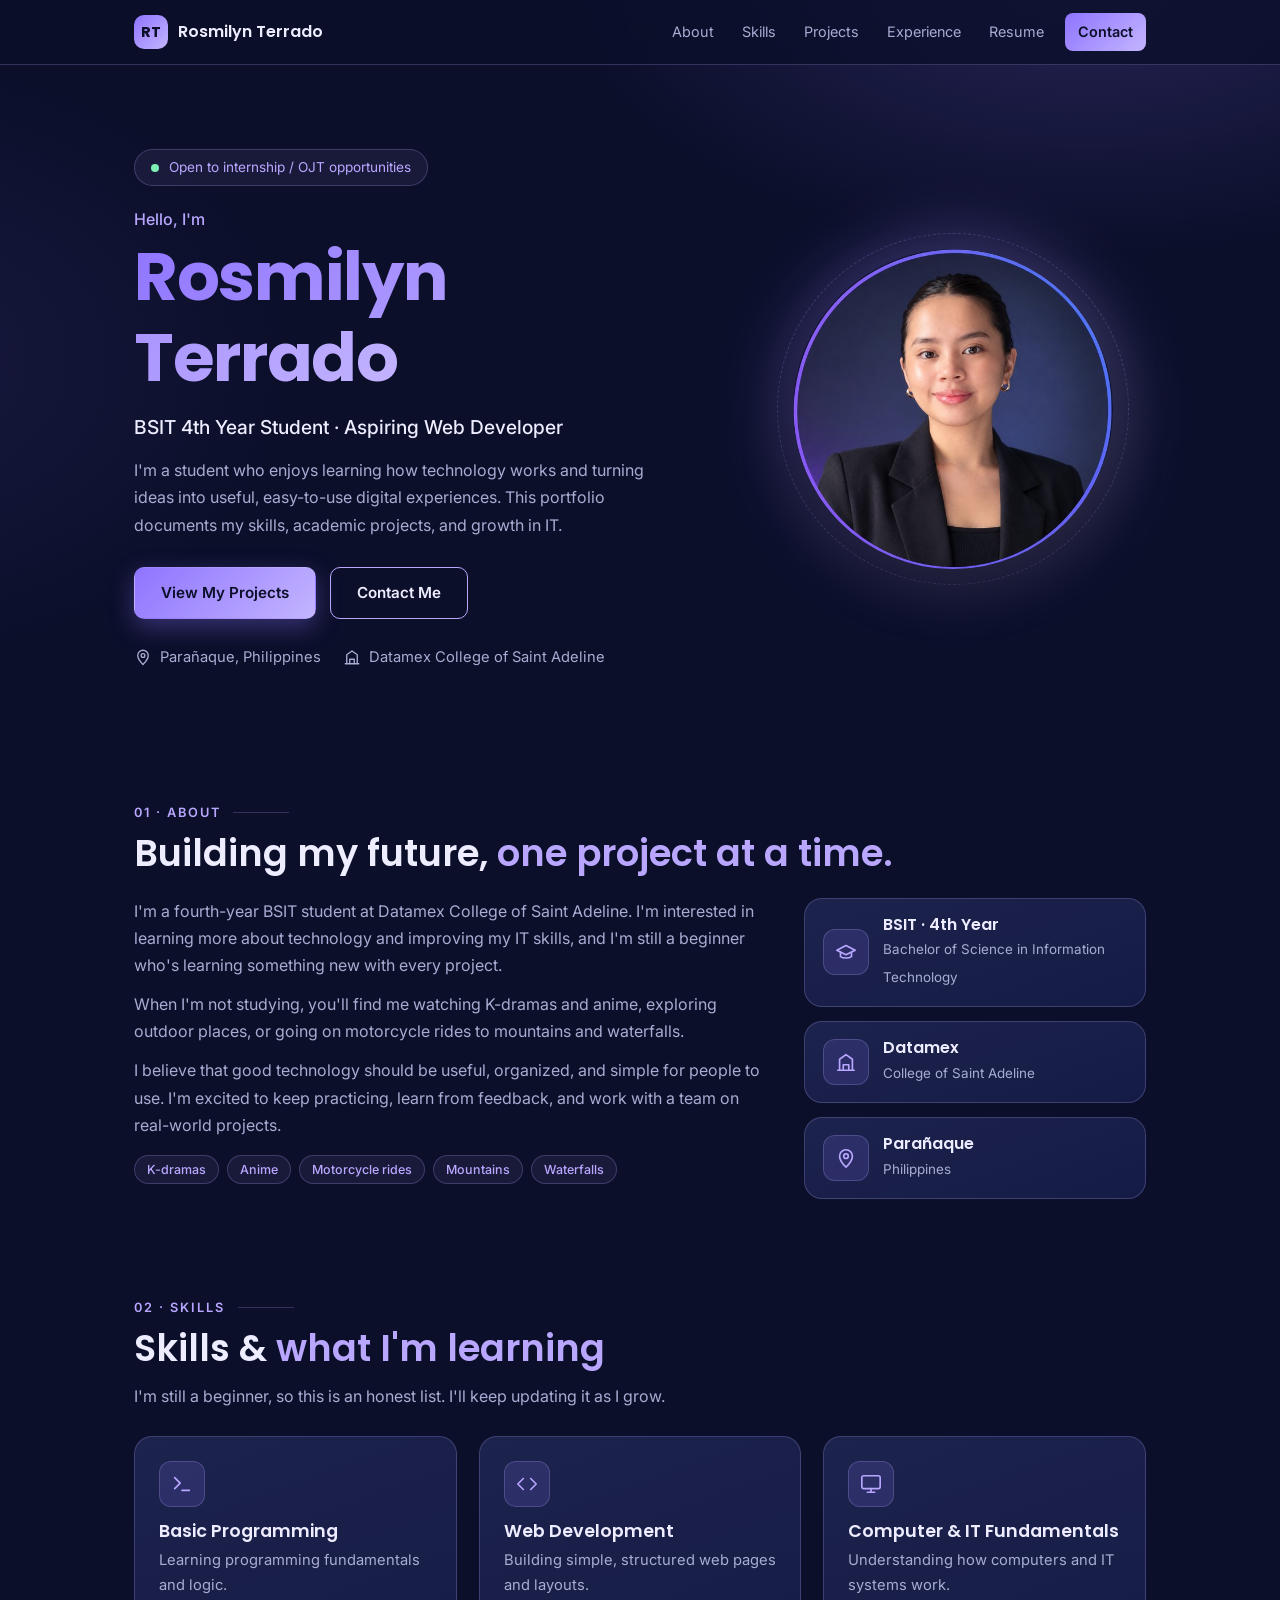
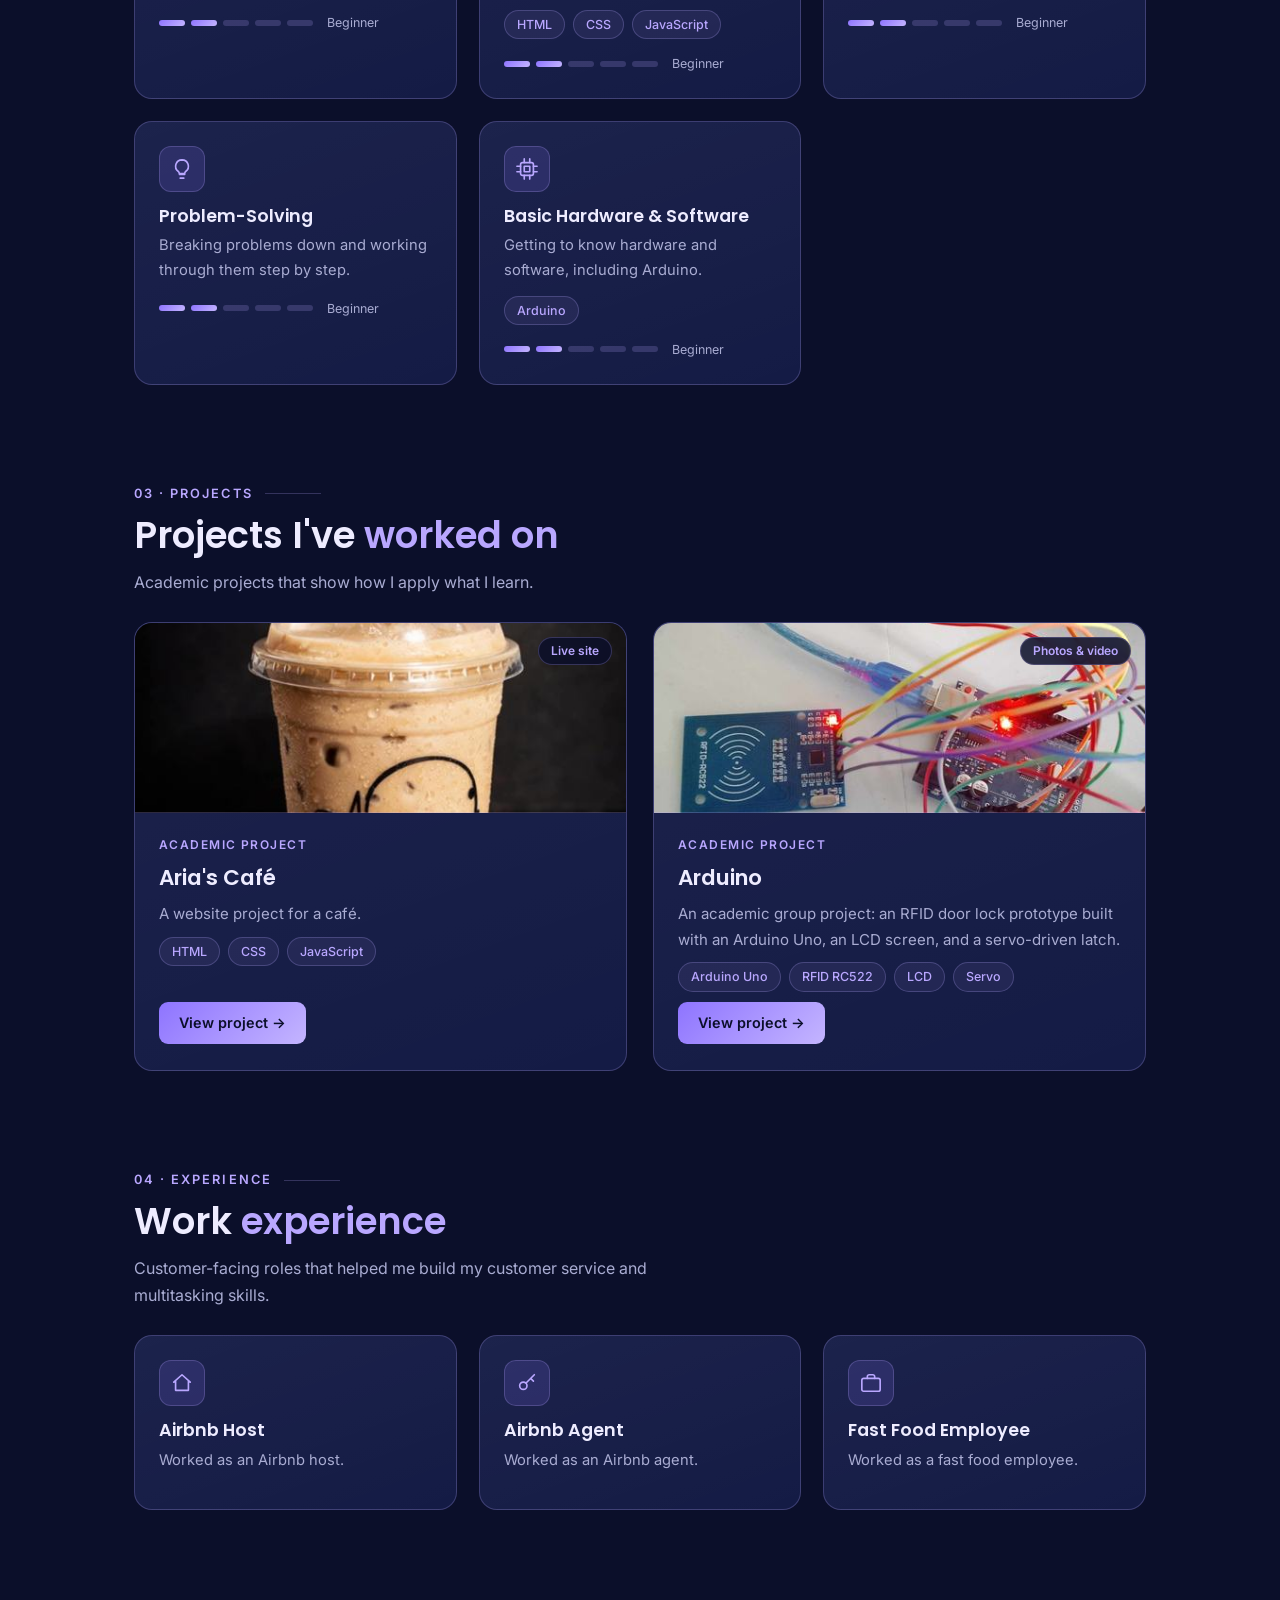
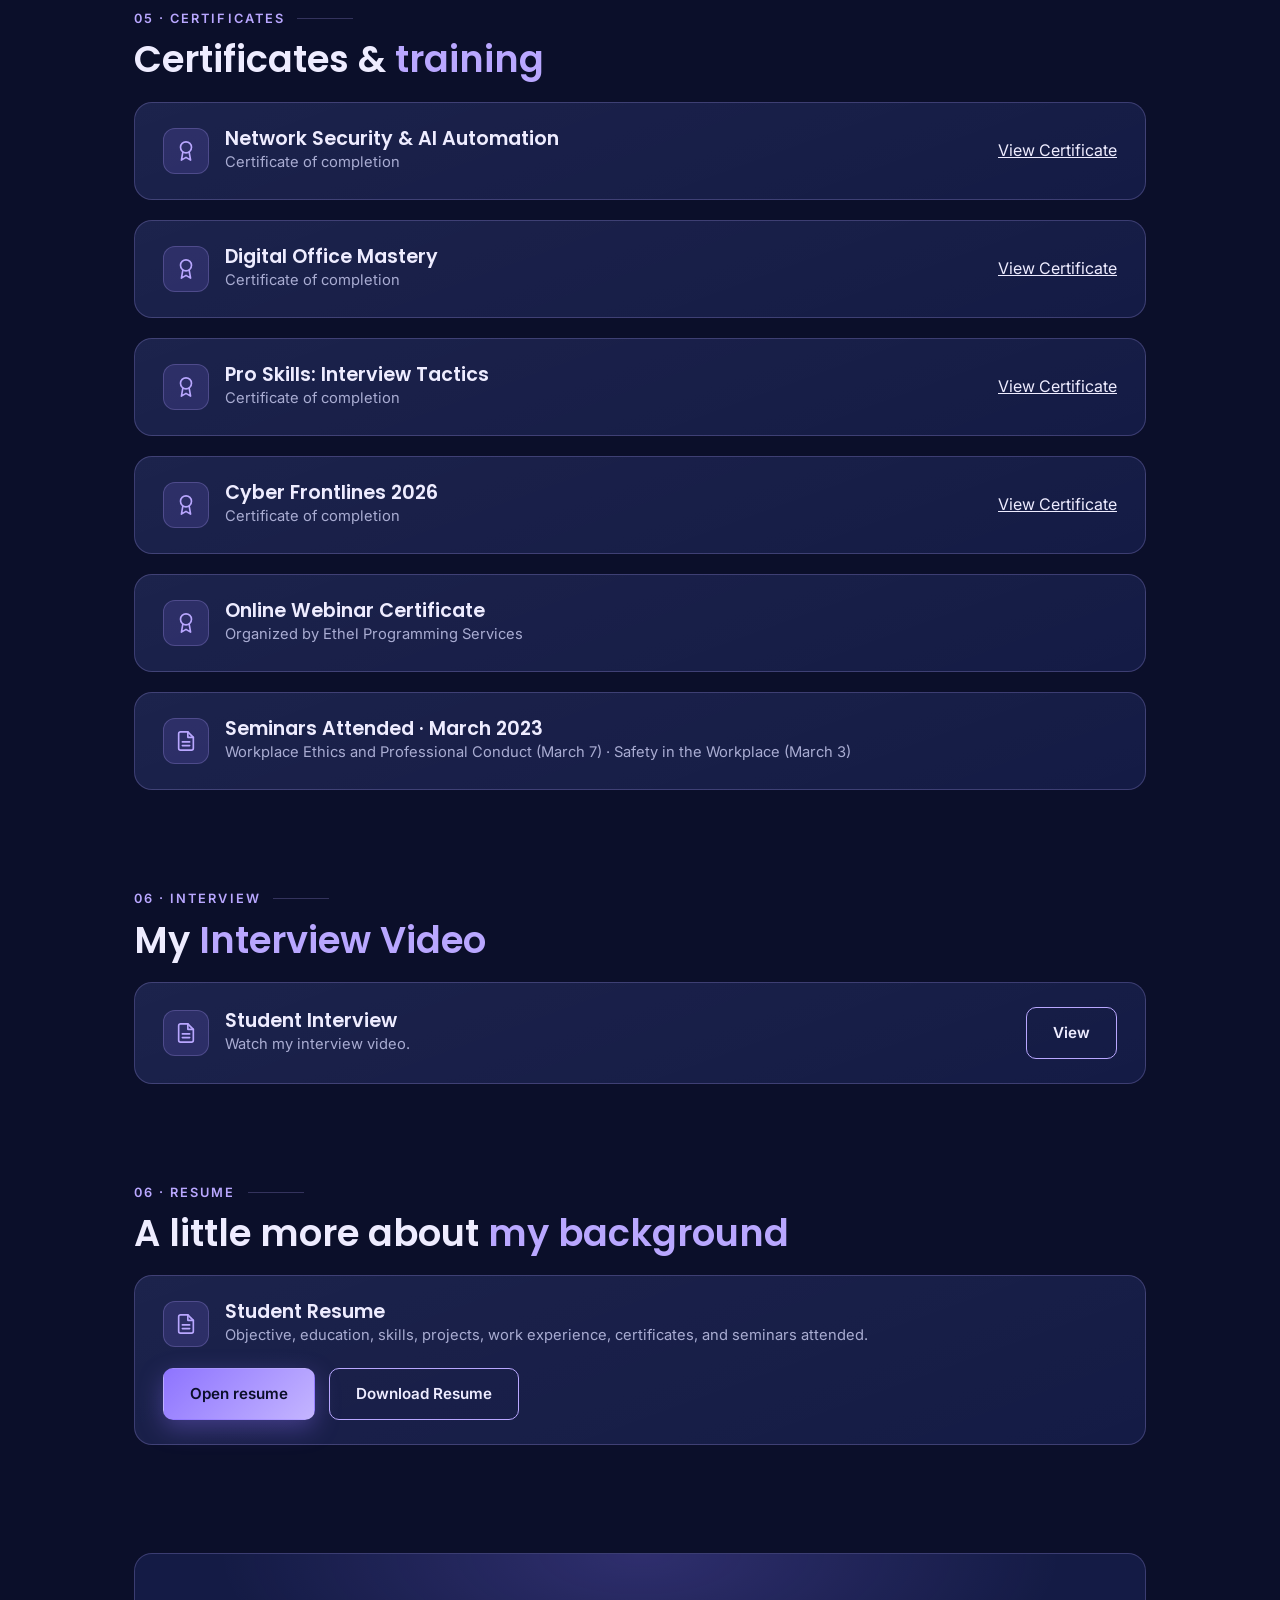
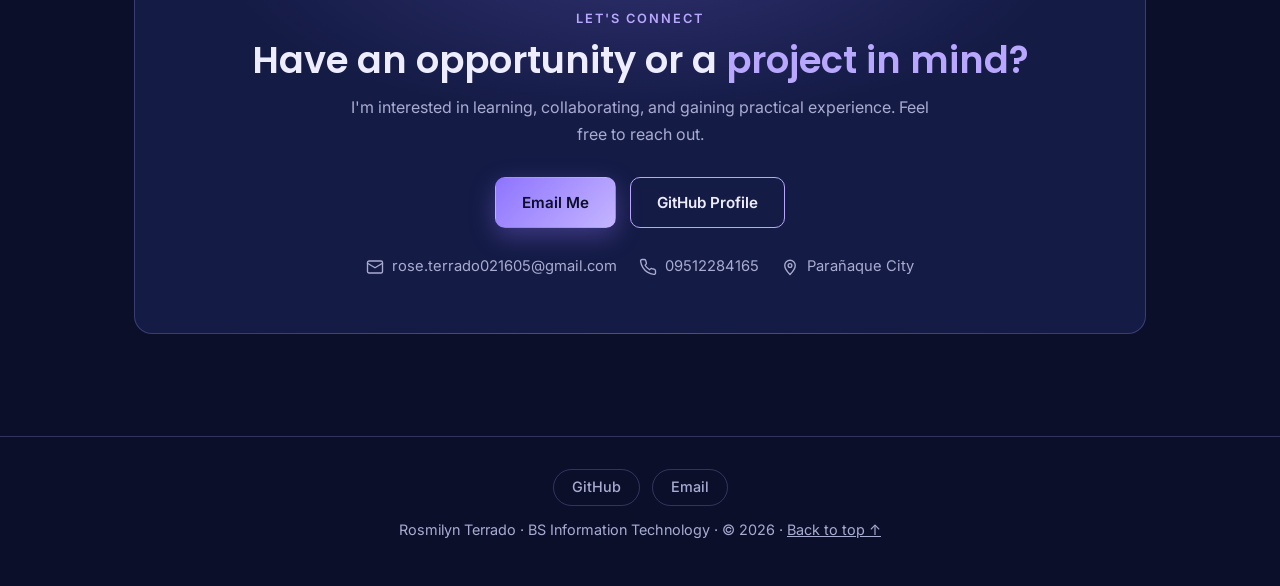
==== commit fa764062: "Update interview section to link video Replaced video element with a link to the interview video." ====
--- a/index.html
+++ b/index.html
@@ -389,22 +389,29 @@
   </div>
 </section>
   
+
 <section id="interview">
   <div class="wrap">
     <div class="eyebrow reveal">06 &middot; Interview</div>
     <h2 class="reveal">My <em>Interview Video</em></h2>
 
-    <div class="card reveal" style="padding:20px;">
-      <p>Watch my interview to learn more about me,
-         my skills, and my experience.</p>
-
-      <video controls preload="metadata"
-             style="width:100%; max-width:800px;
-                    display:block; margin:20px auto 0;
-                    border-radius:12px;">
-        <source src="interview.1.mp4" type="video/mp4">
-        Your browser does not support video playback.
-      </video>
+    <div class="card row-card reveal">
+      <div class="lead">
+        <div class="icon">
+          <svg class="i"><use href="#i-file"/></svg>
+        </div>
+        <div>
+          <h3>Student Interview</h3>
+          <p>Watch my interview video.</p>
+        </div>
+      </div>
+
+      <a class="btn"
+         href="interview.1.mp4"
+         target="_blank"
+         rel="noopener">
+        View
+      </a>
     </div>
   </div>
 </section>
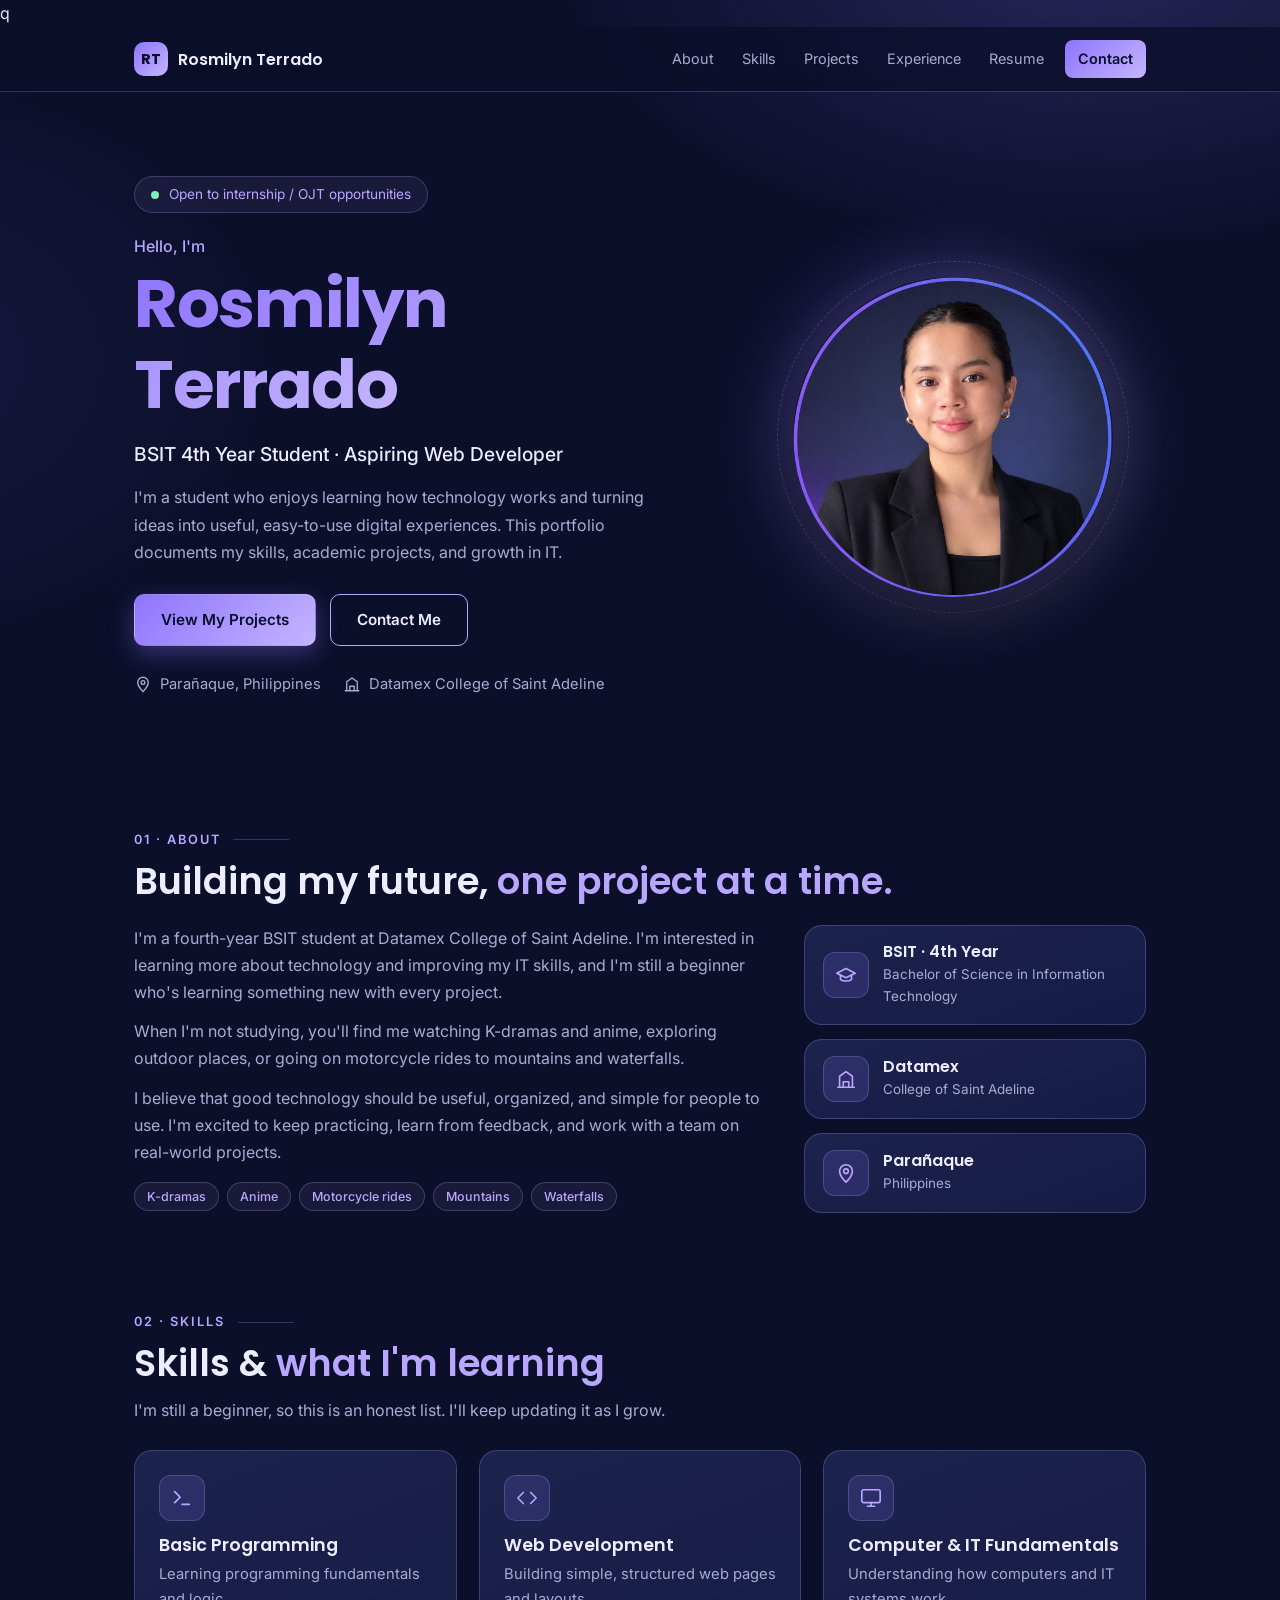
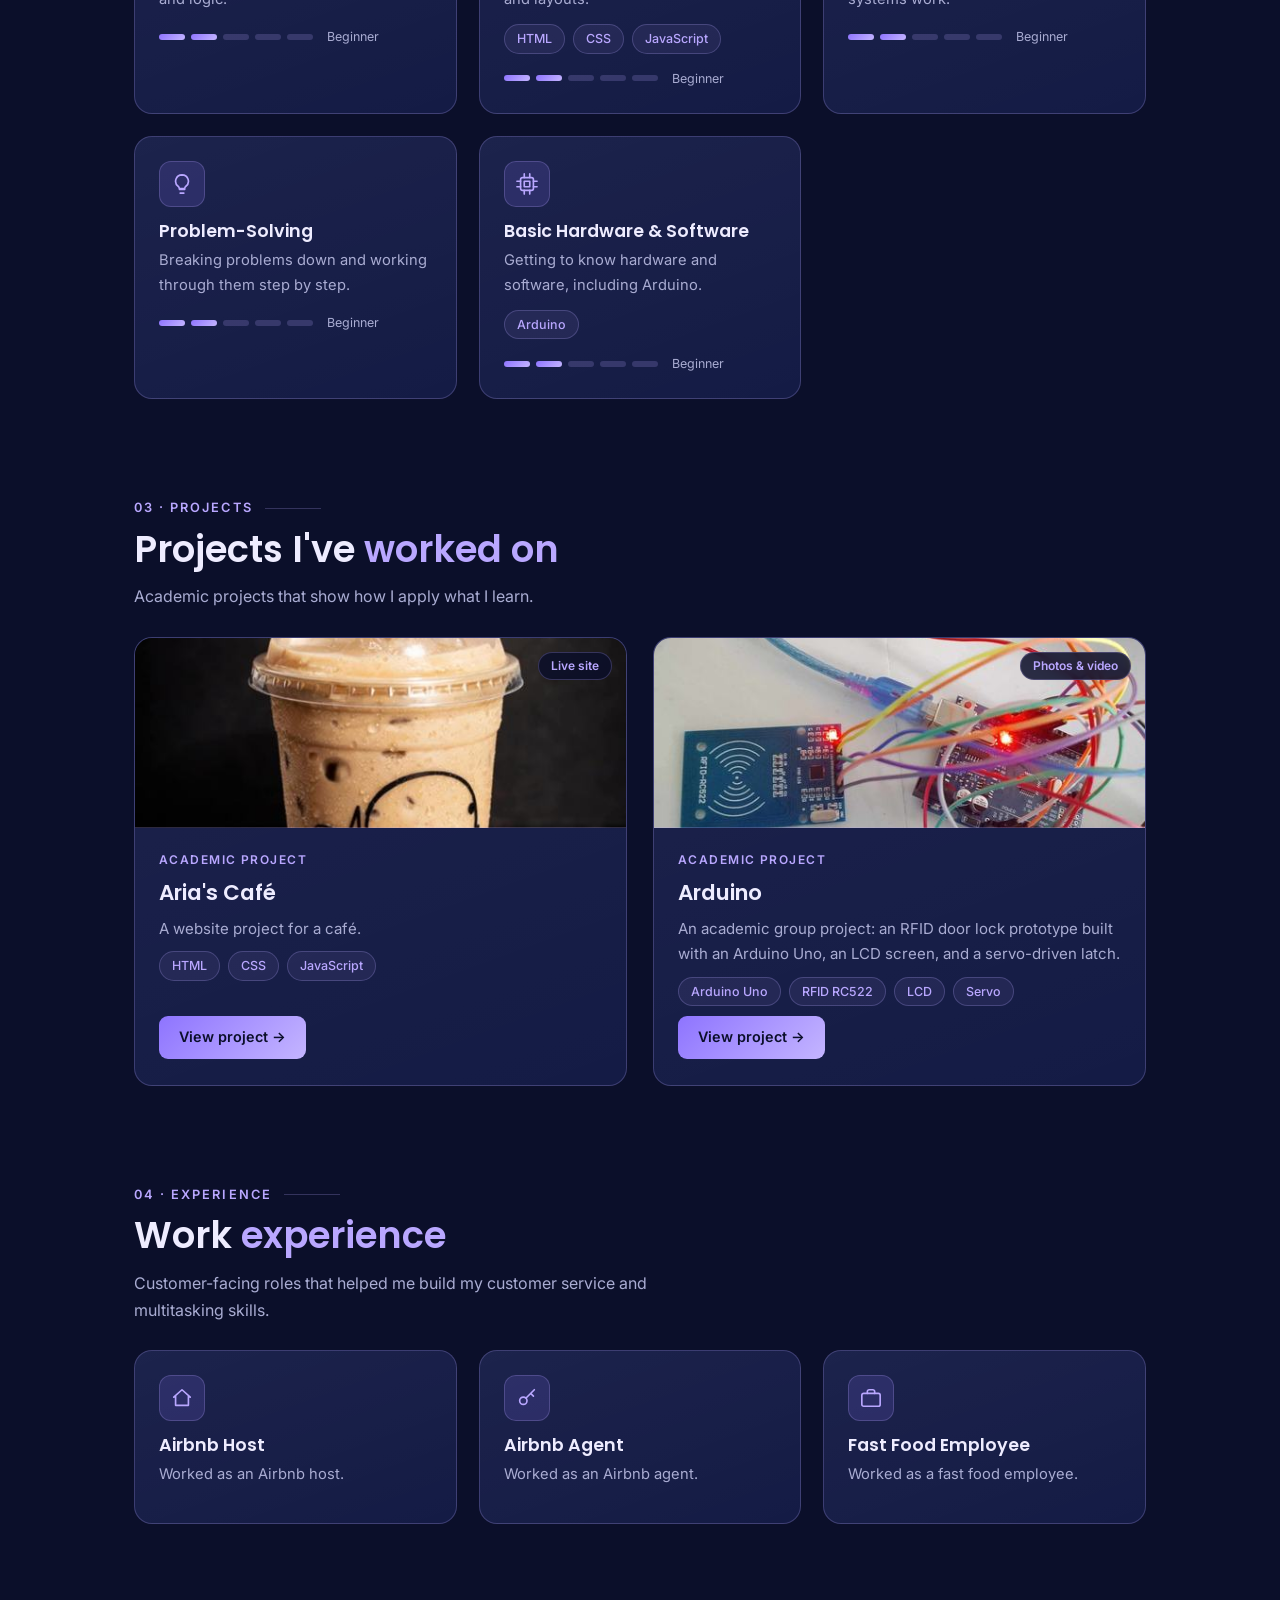
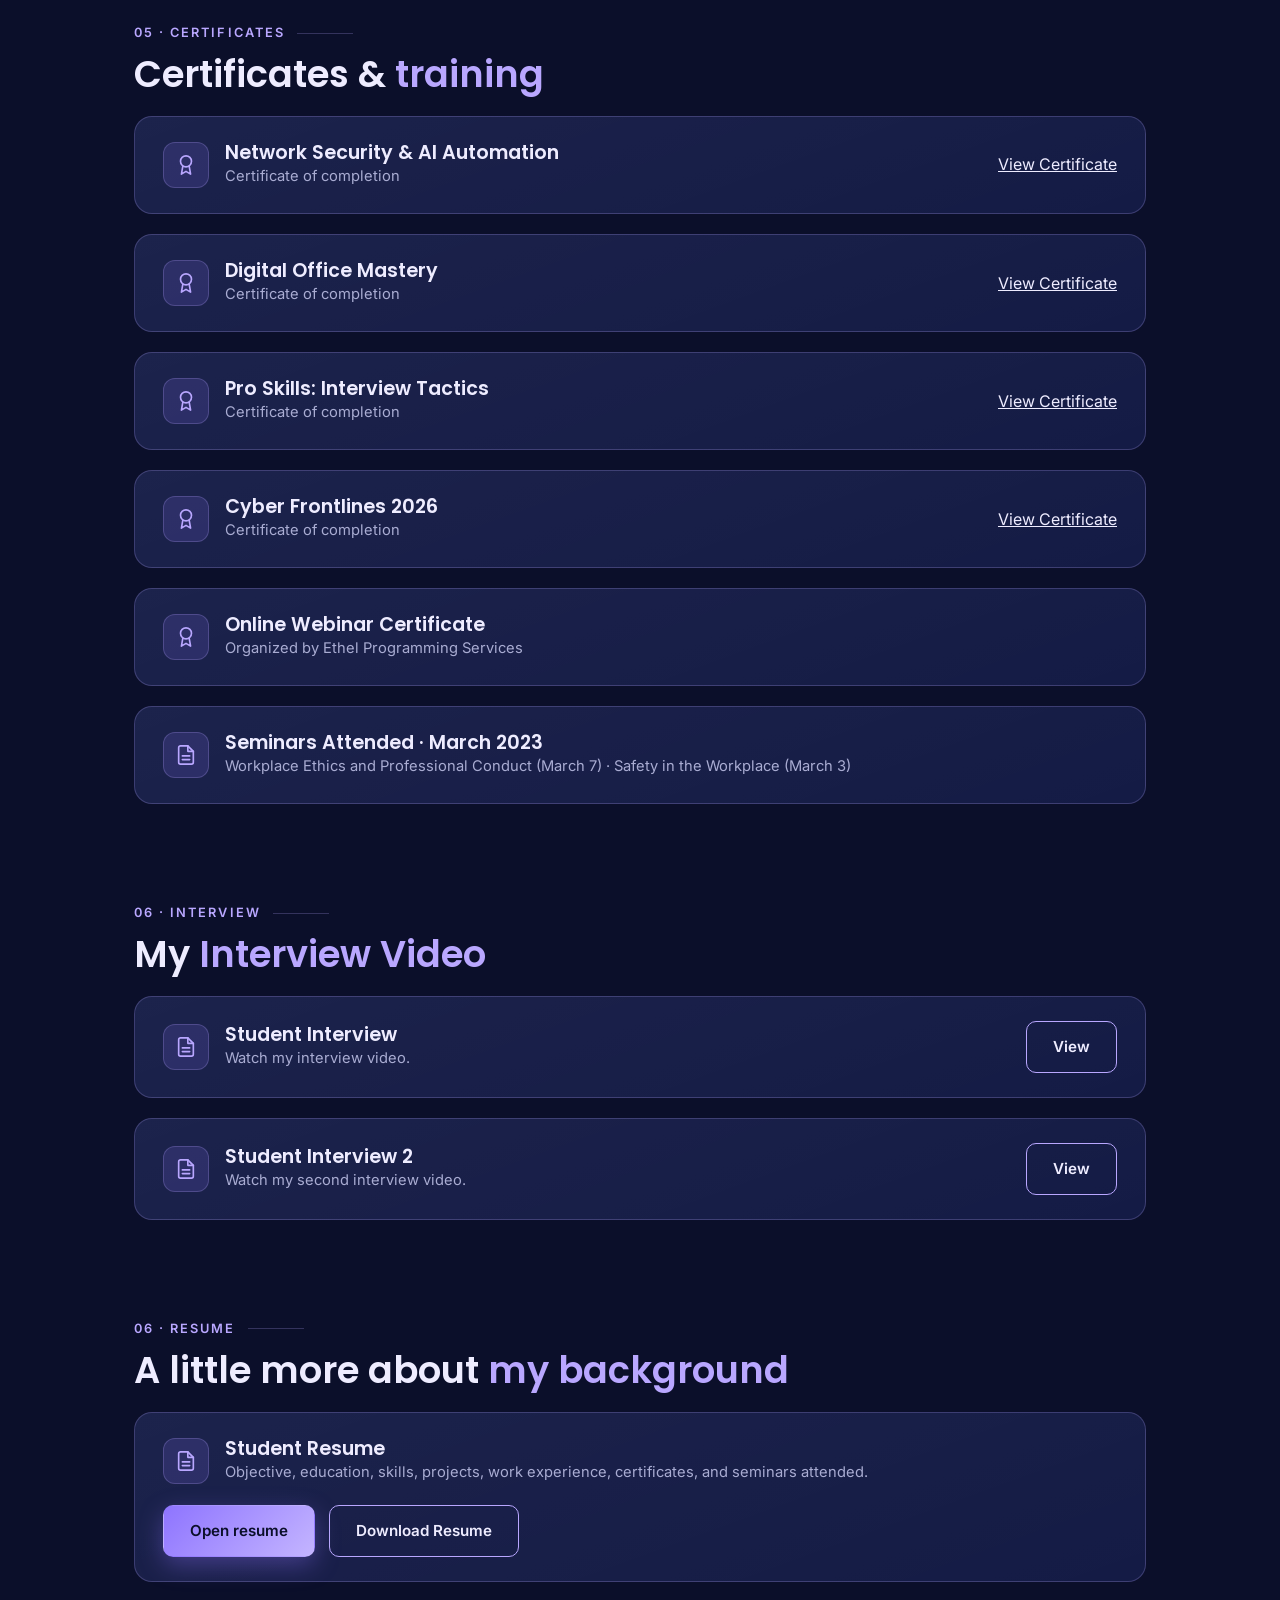
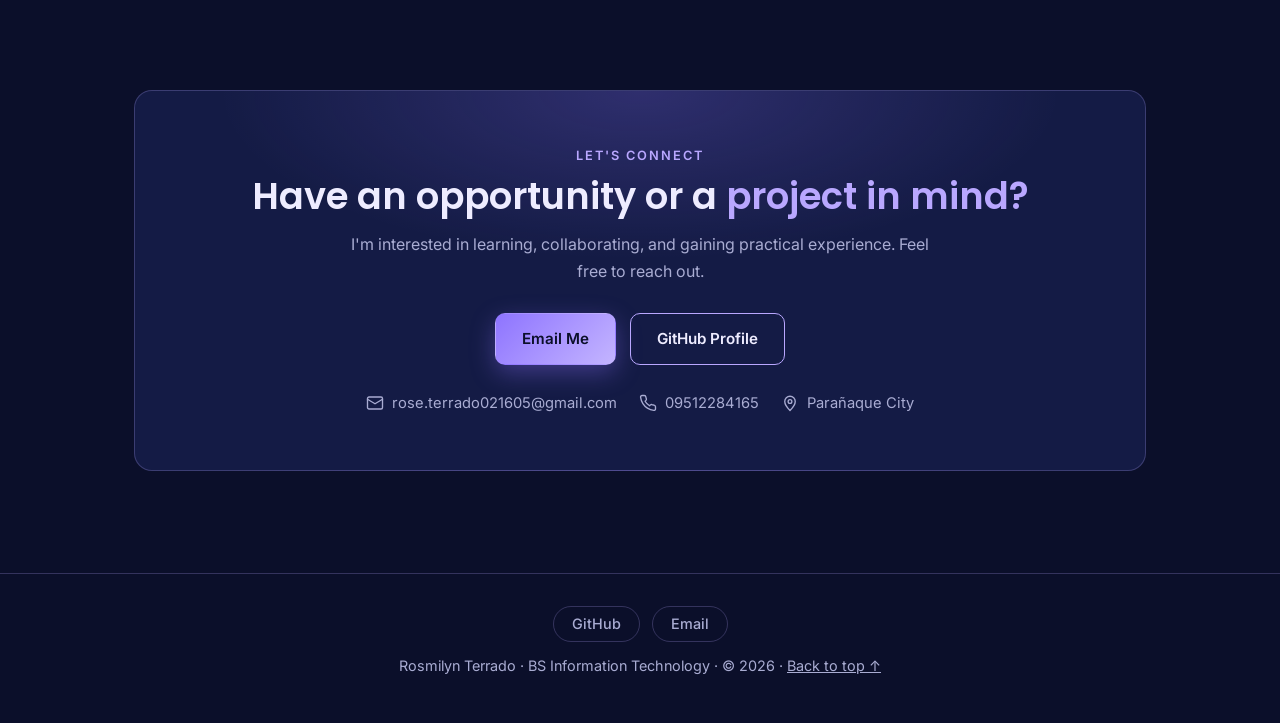
==== commit f8d0abfb: "Add Student Interview 2 card to index.html Added a new card for 'Student Interview 2' with a video l" ====
--- a/index.html
+++ b/index.html
@@ -1,4 +1,4 @@
-<!DOCTYPE html>
+q<!DOCTYPE html>
 <html lang="en">
 <head>
 <meta charset="UTF-8">
@@ -413,6 +413,26 @@
         View
       </a>
     </div>
+    
+<div class="card row-card reveal">
+  <div class="lead">
+    <div class="icon">
+      <svg class="i"><use href="#i-file"/></svg>
+    </div>
+    <div>
+      <h3>Student Interview 2</h3>
+      <p>Watch my second interview video.</p>
+    </div>
+  </div>
+
+  <a class="btn"
+     href="interview.2.mp4"
+     target="_blank"
+     rel="noopener">
+    View
+  </a>
+</div>
+    
   </div>
 </section>
   
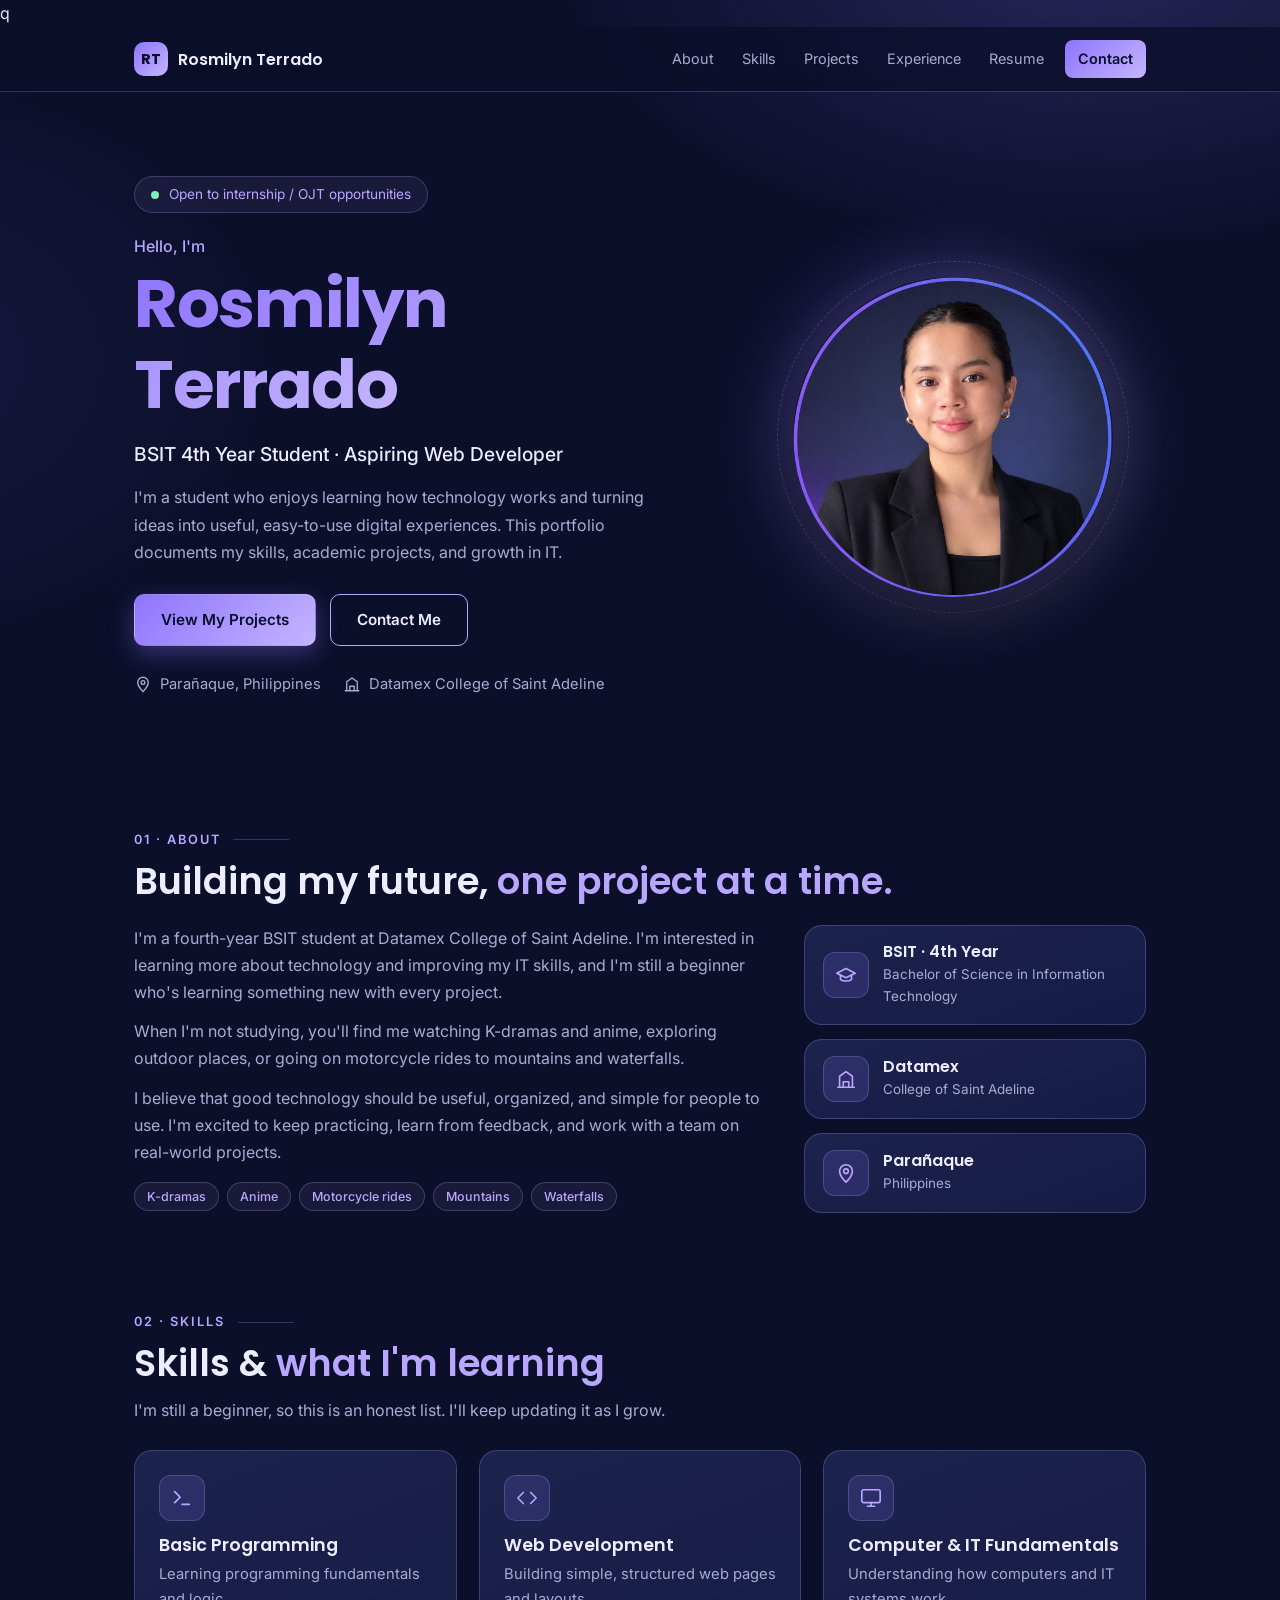
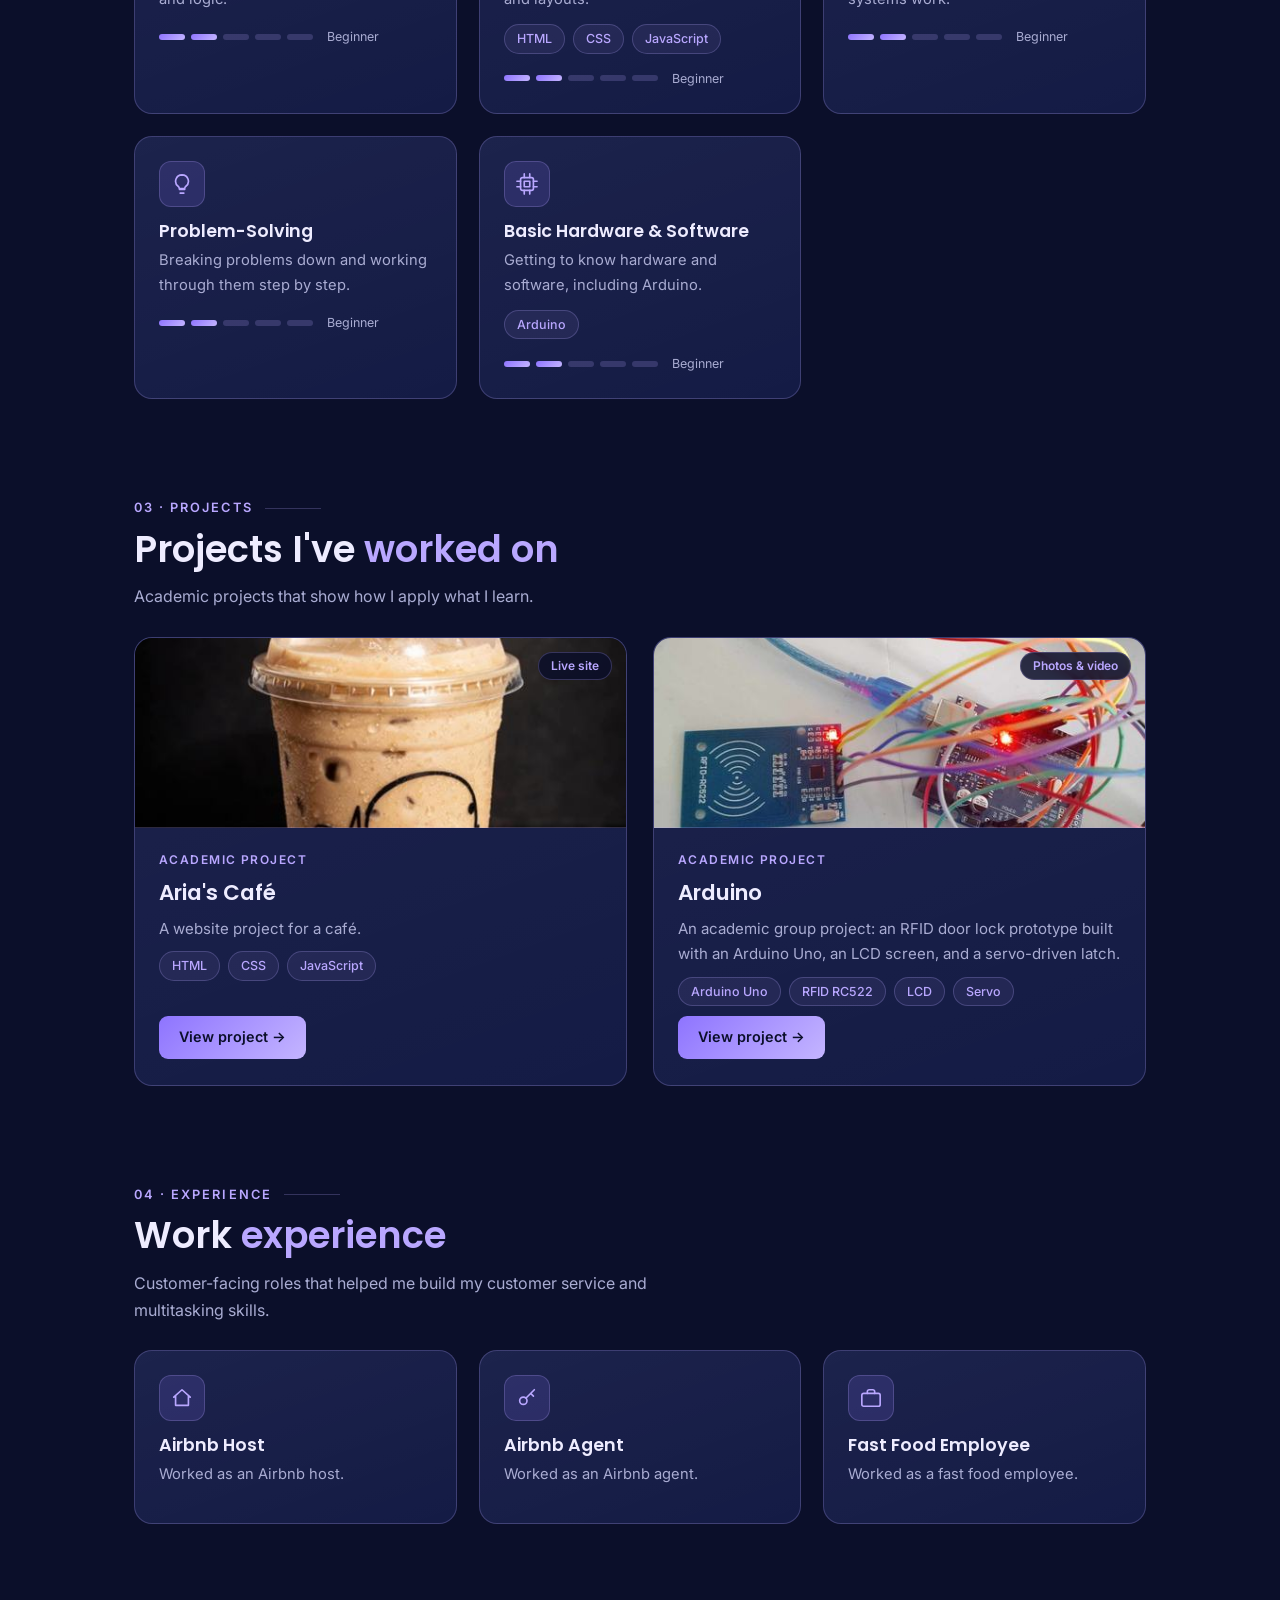
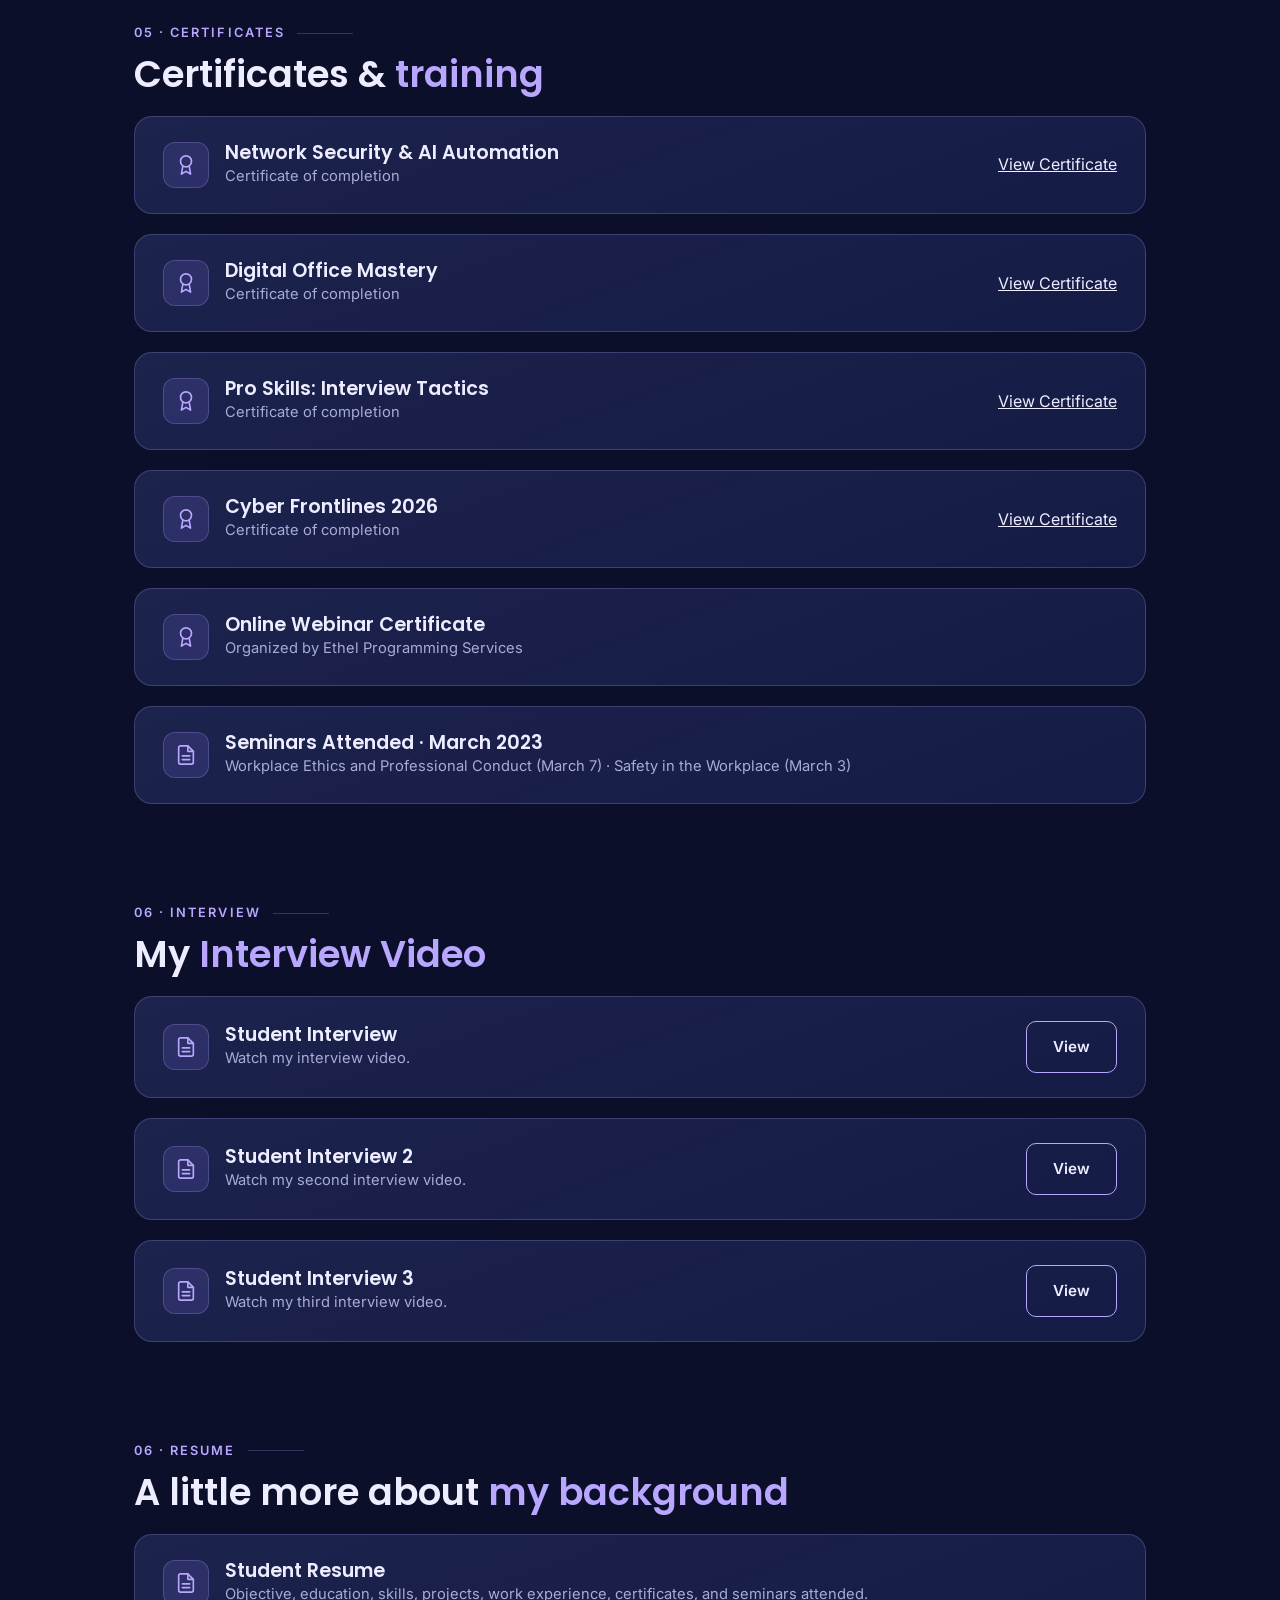
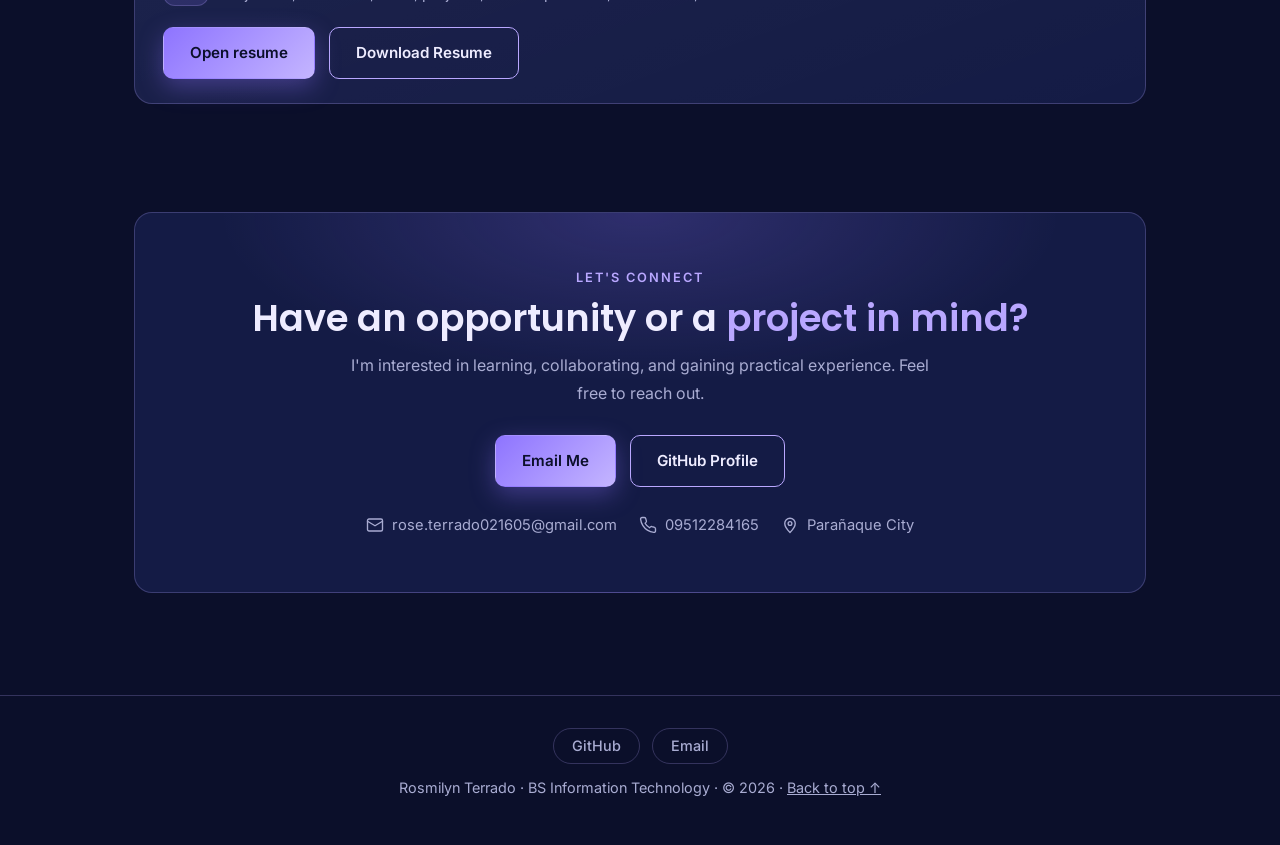
==== commit d669426d: "Add Student Interview 3 section to index.html" ====
--- a/index.html
+++ b/index.html
@@ -432,6 +432,24 @@
     View
   </a>
 </div>
+    <div class="card row-card reveal">
+  <div class="lead">
+    <div class="icon">
+      <svg class="i"><use href="#i-file"/></svg>
+    </div>
+    <div>
+      <h3>Student Interview 3</h3>
+      <p>Watch my third interview video.</p>
+    </div>
+  </div>
+
+  <a class="btn"
+     href="interview.3.mp4"
+     target="_blank"
+     rel="noopener">
+    View
+  </a>
+    </div>
     
   </div>
 </section>
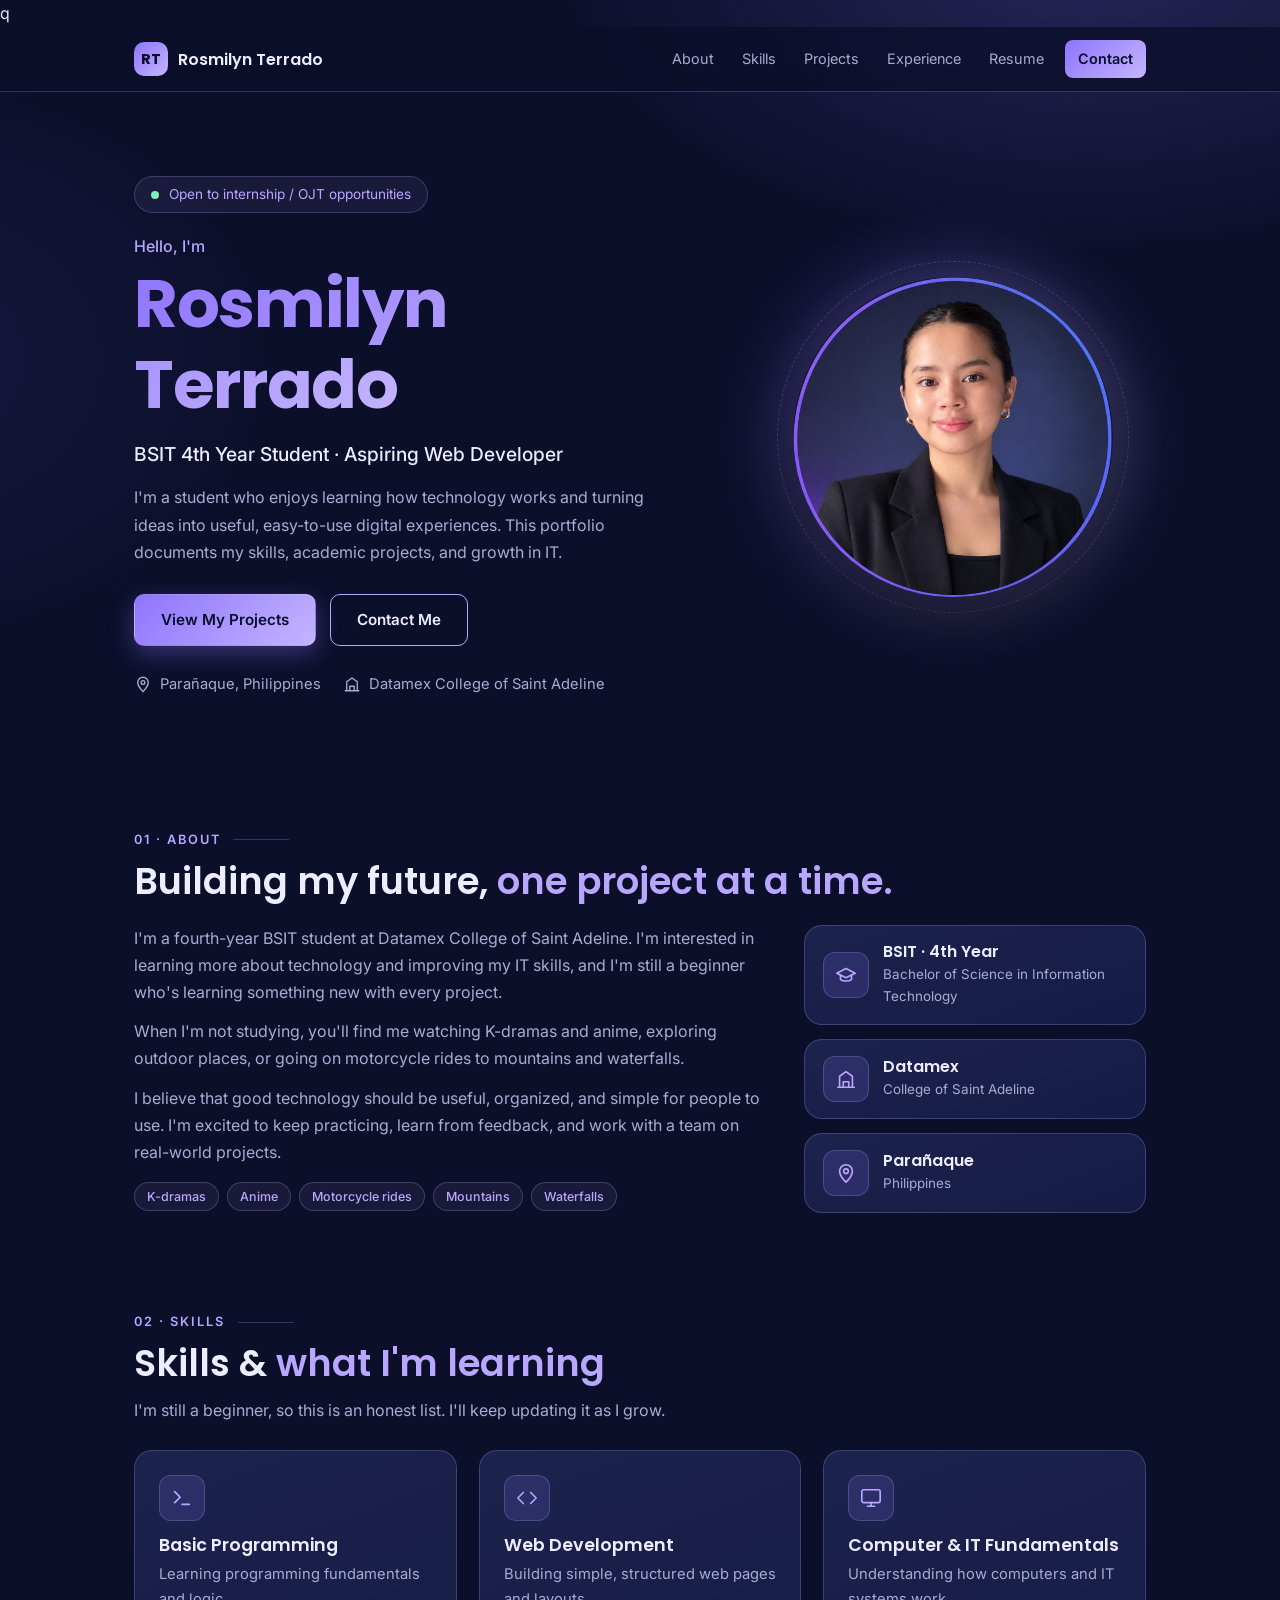
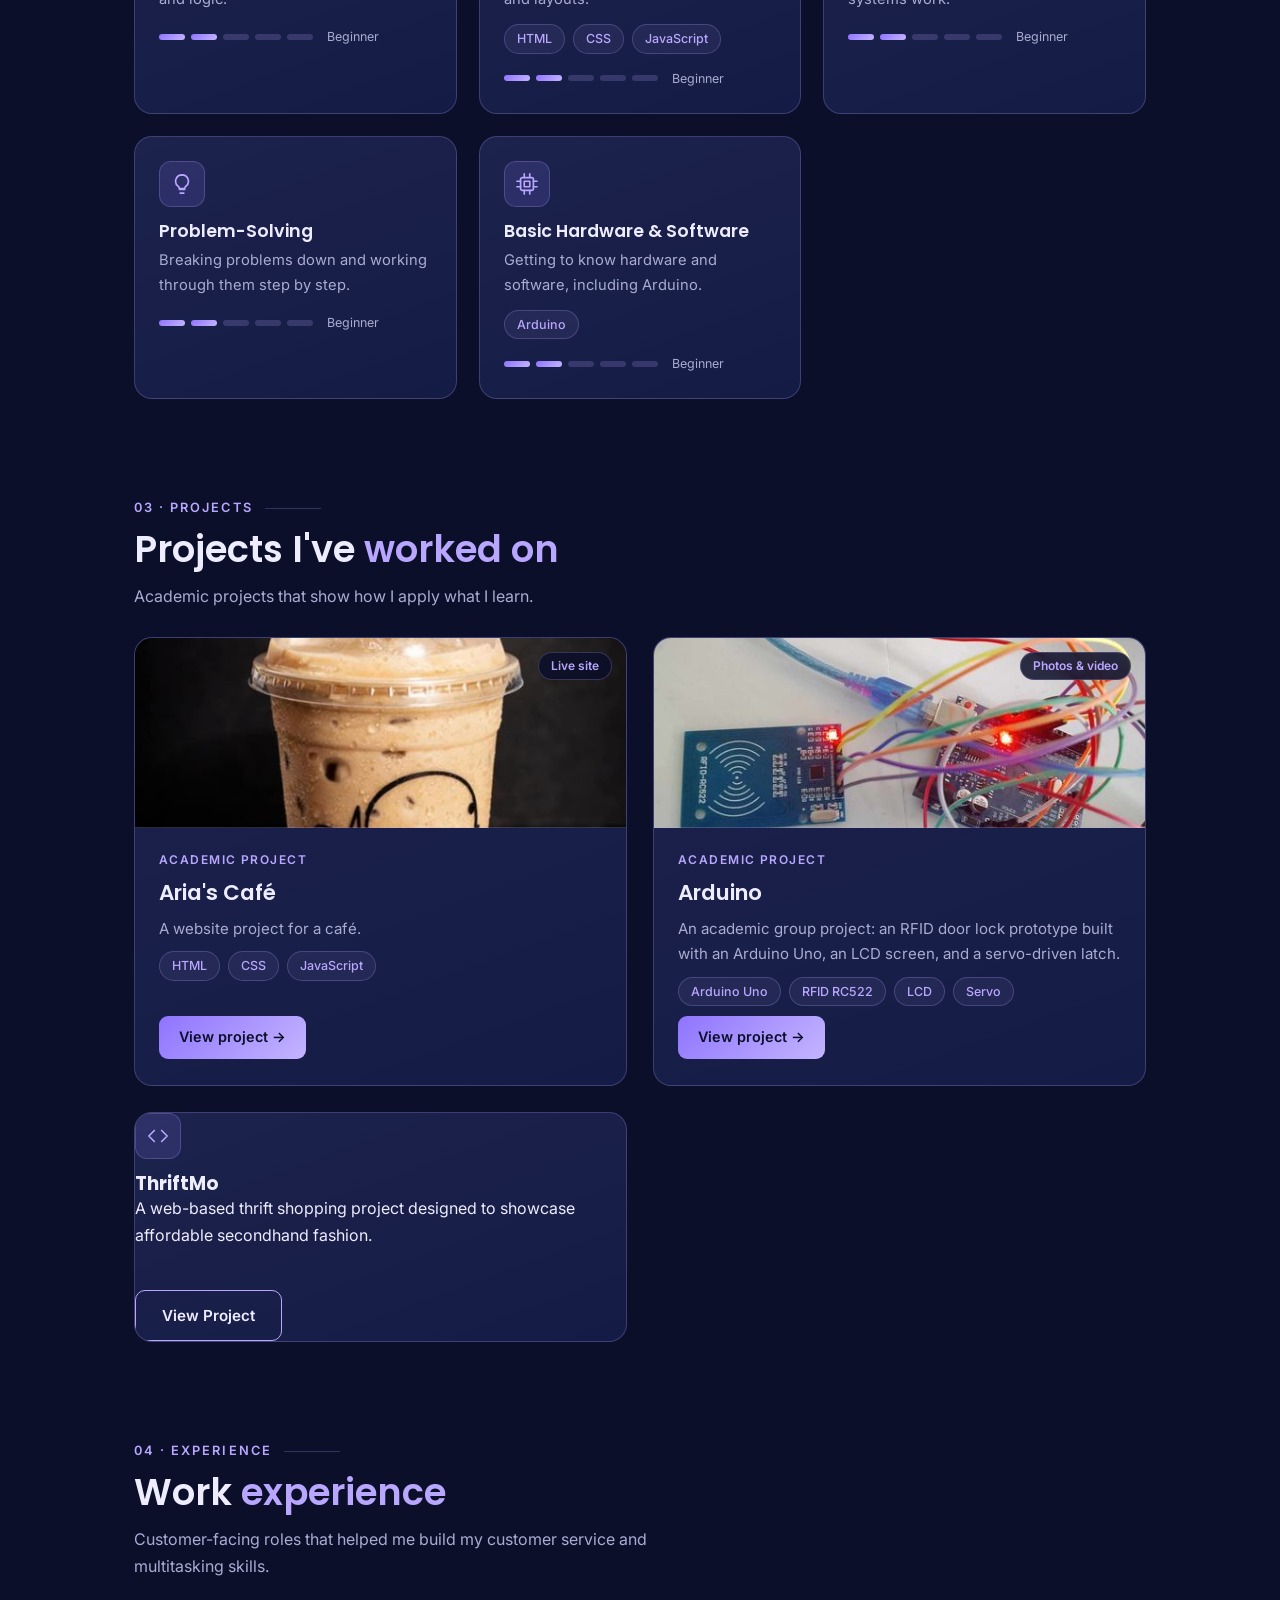
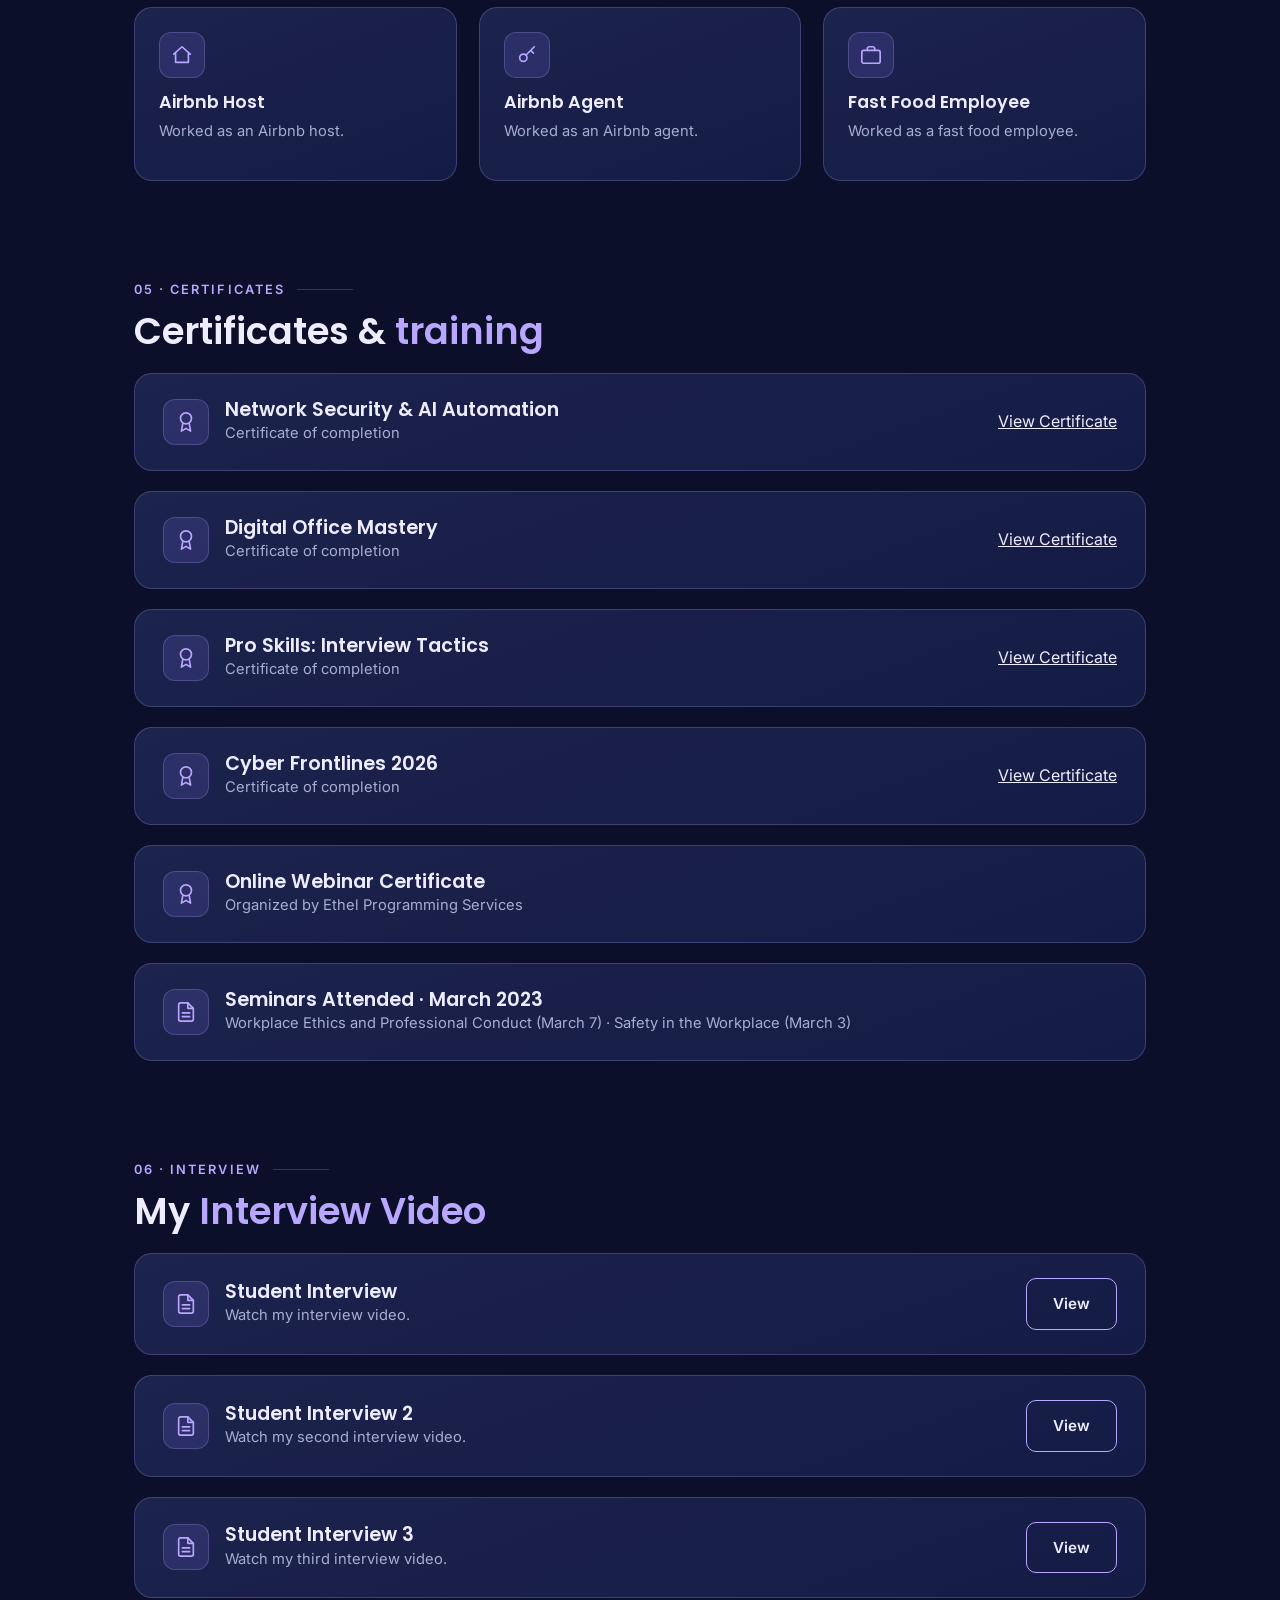
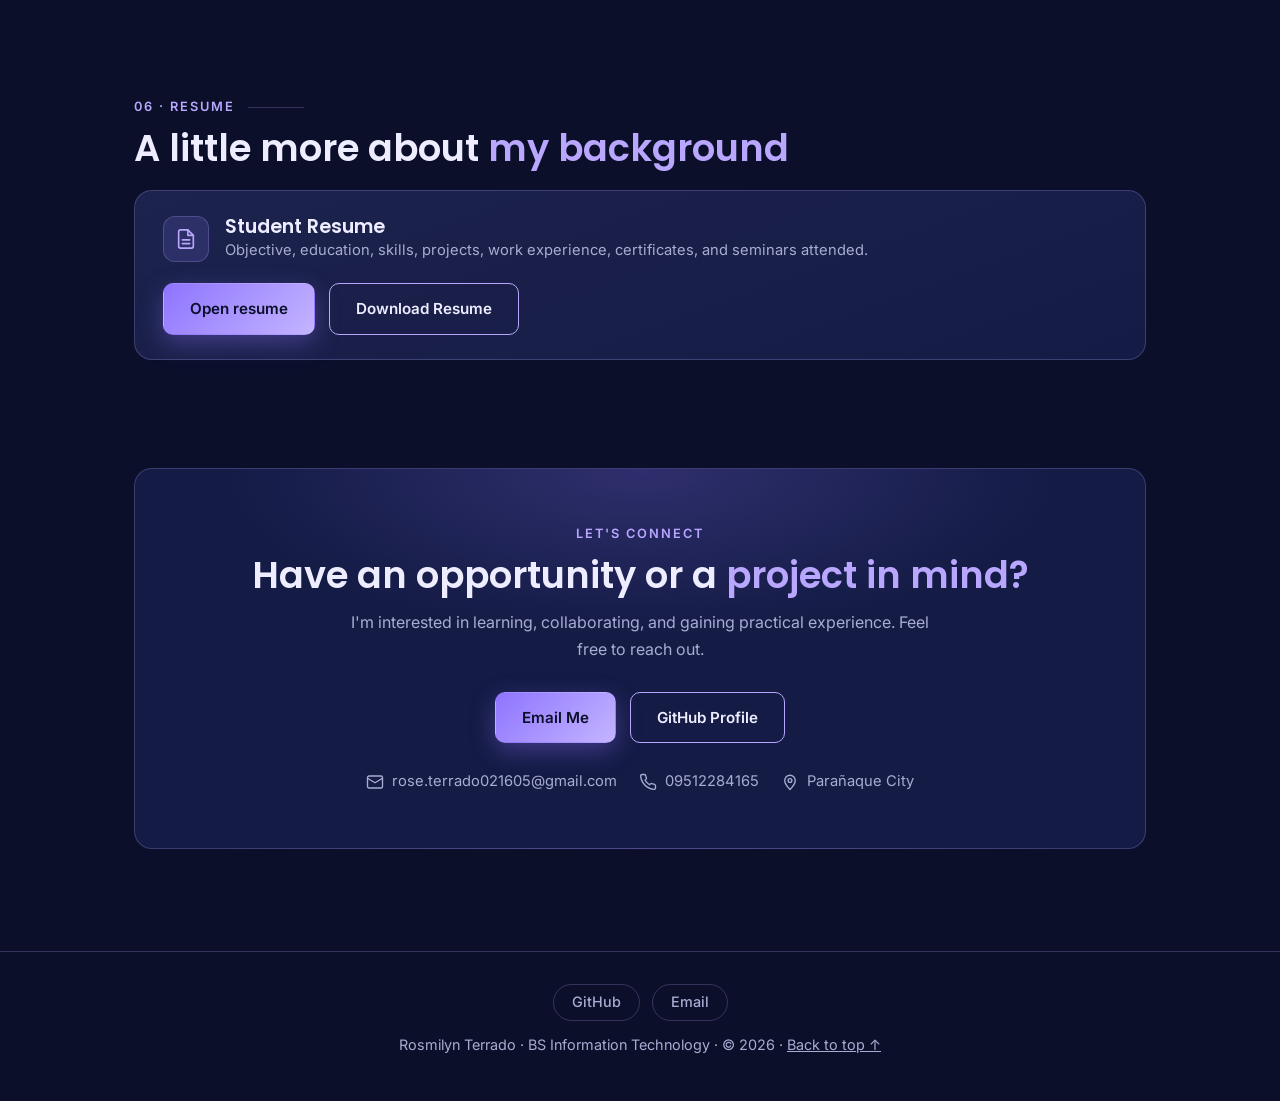
==== commit ebbcb390: "Add ThriftMo project card to index.html Added a new project card for ThriftMo with description and l" ====
--- a/index.html
+++ b/index.html
@@ -284,6 +284,26 @@
             <a class="link" href="arduino.html">View project &rarr;</a>
           </div>
         </div>
+        
+        <div class="card project reveal">
+          <div class="icon">
+          <svg class="i"><use href="#i-code"/></svg>
+          </div>
+            <h3>ThriftMo</h3>
+           <p>
+           A web-based thrift shopping project designed to
+          showcase affordable secondhand fashion.
+        </p>
+       <div class="btns">
+      <a class="btn"
+       href="https://portorclarkson2-cyber.github.io/ThriftMo/"
+       target="_blank"
+       rel="noopener">
+      View Project
+    </a>
+  </div>
+</div>
+        
       </div>
     </div>
   </section>
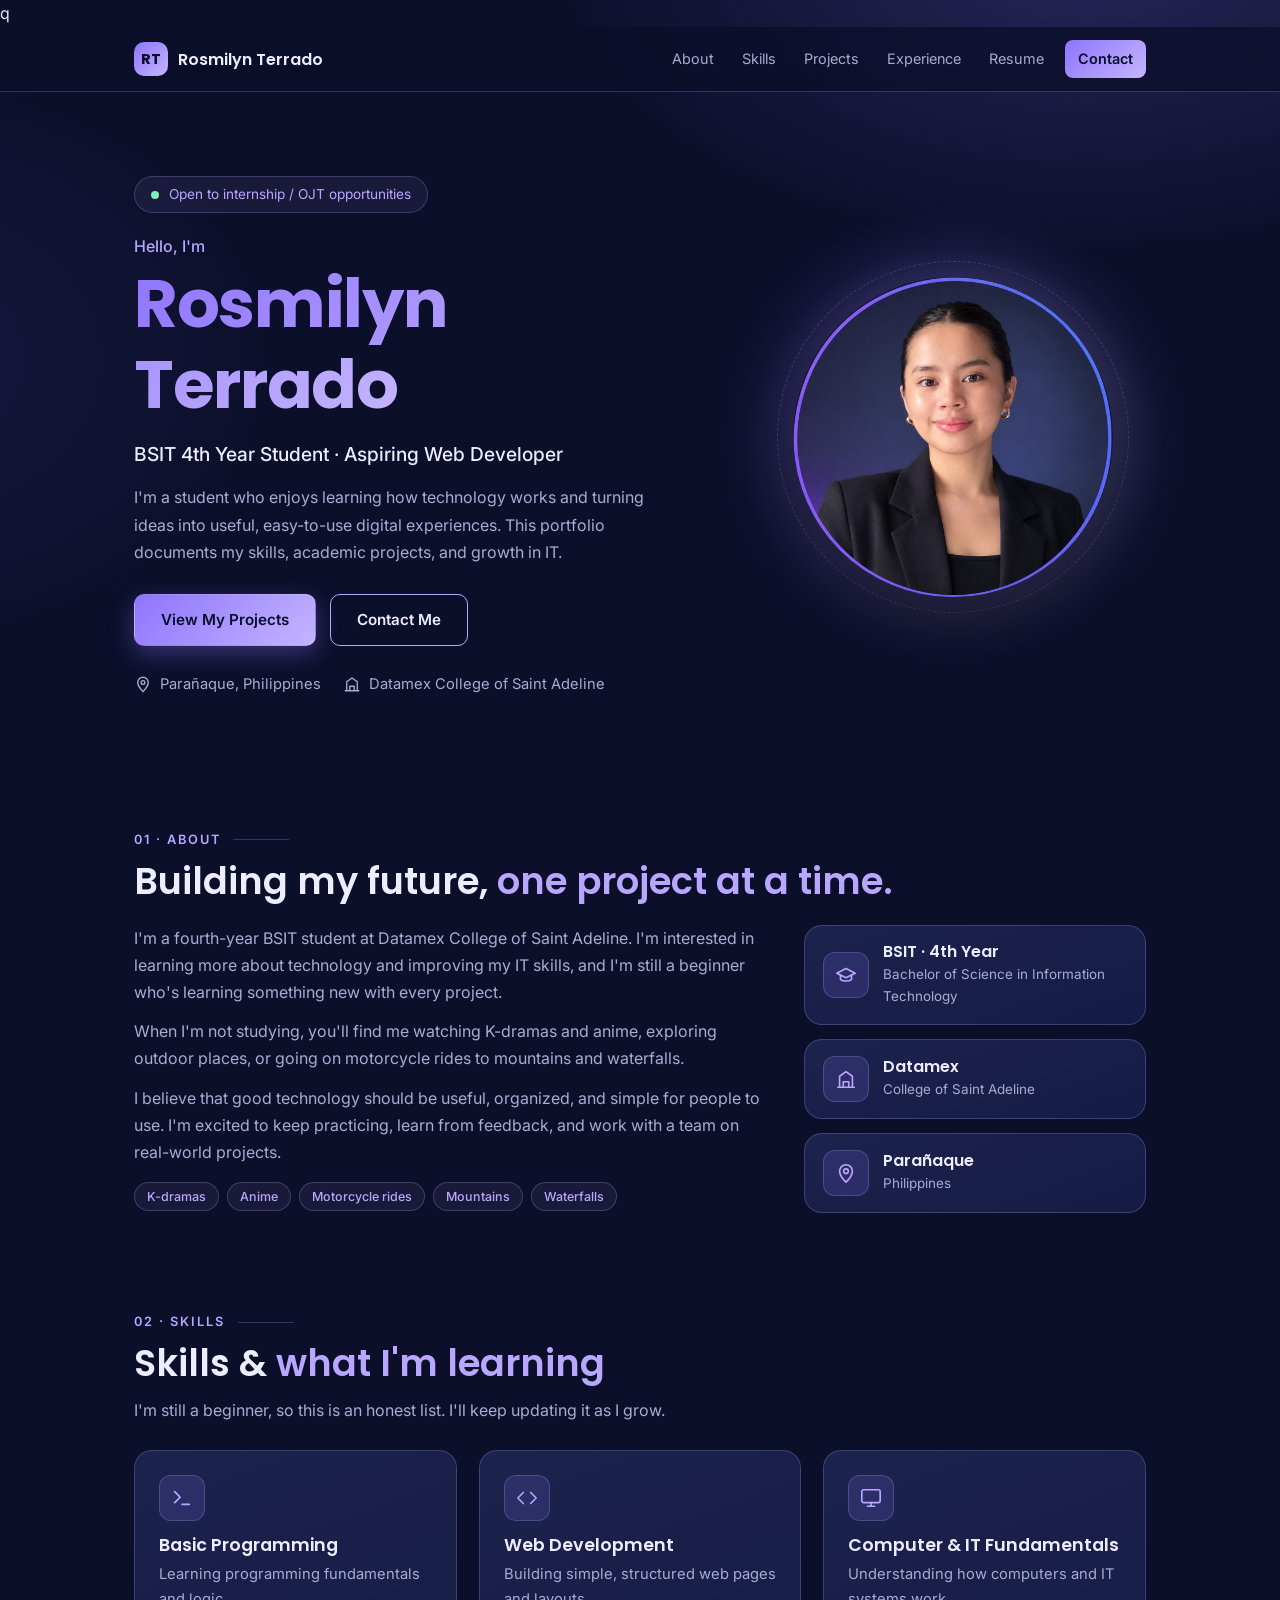
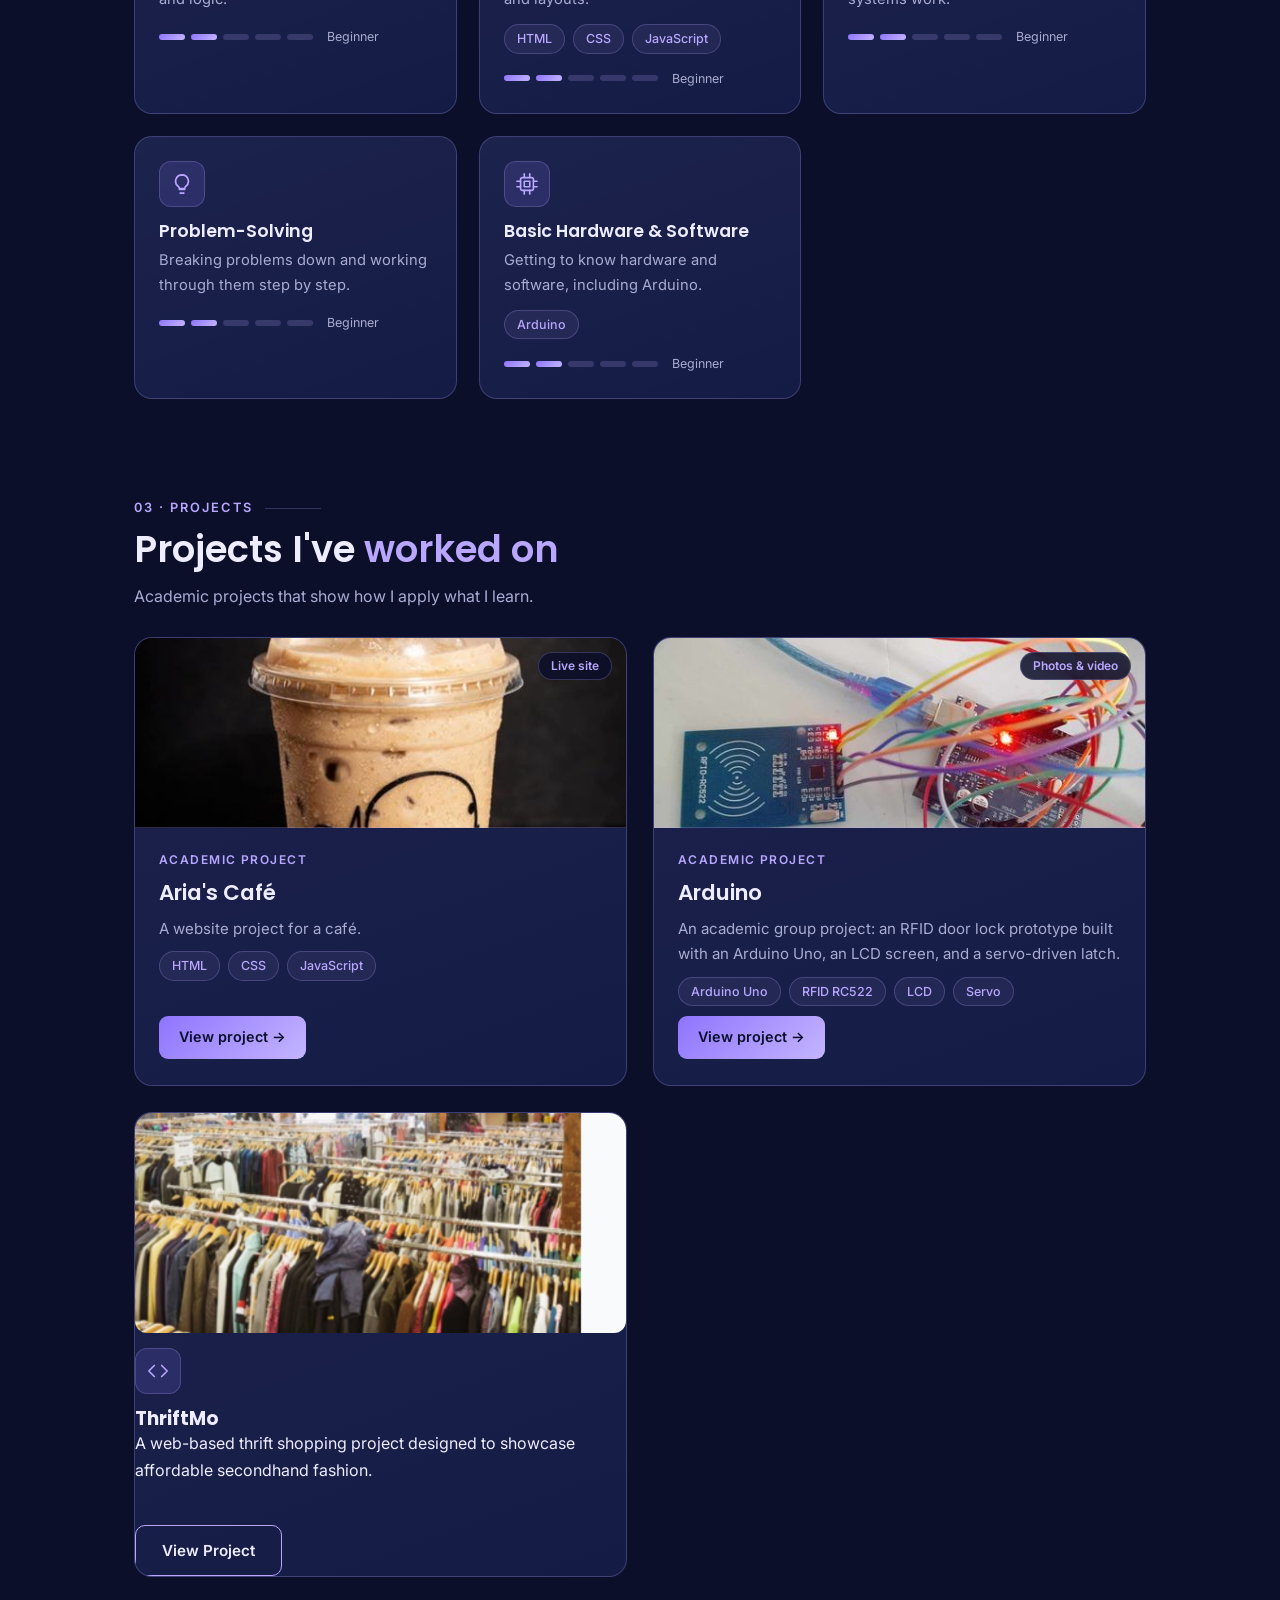
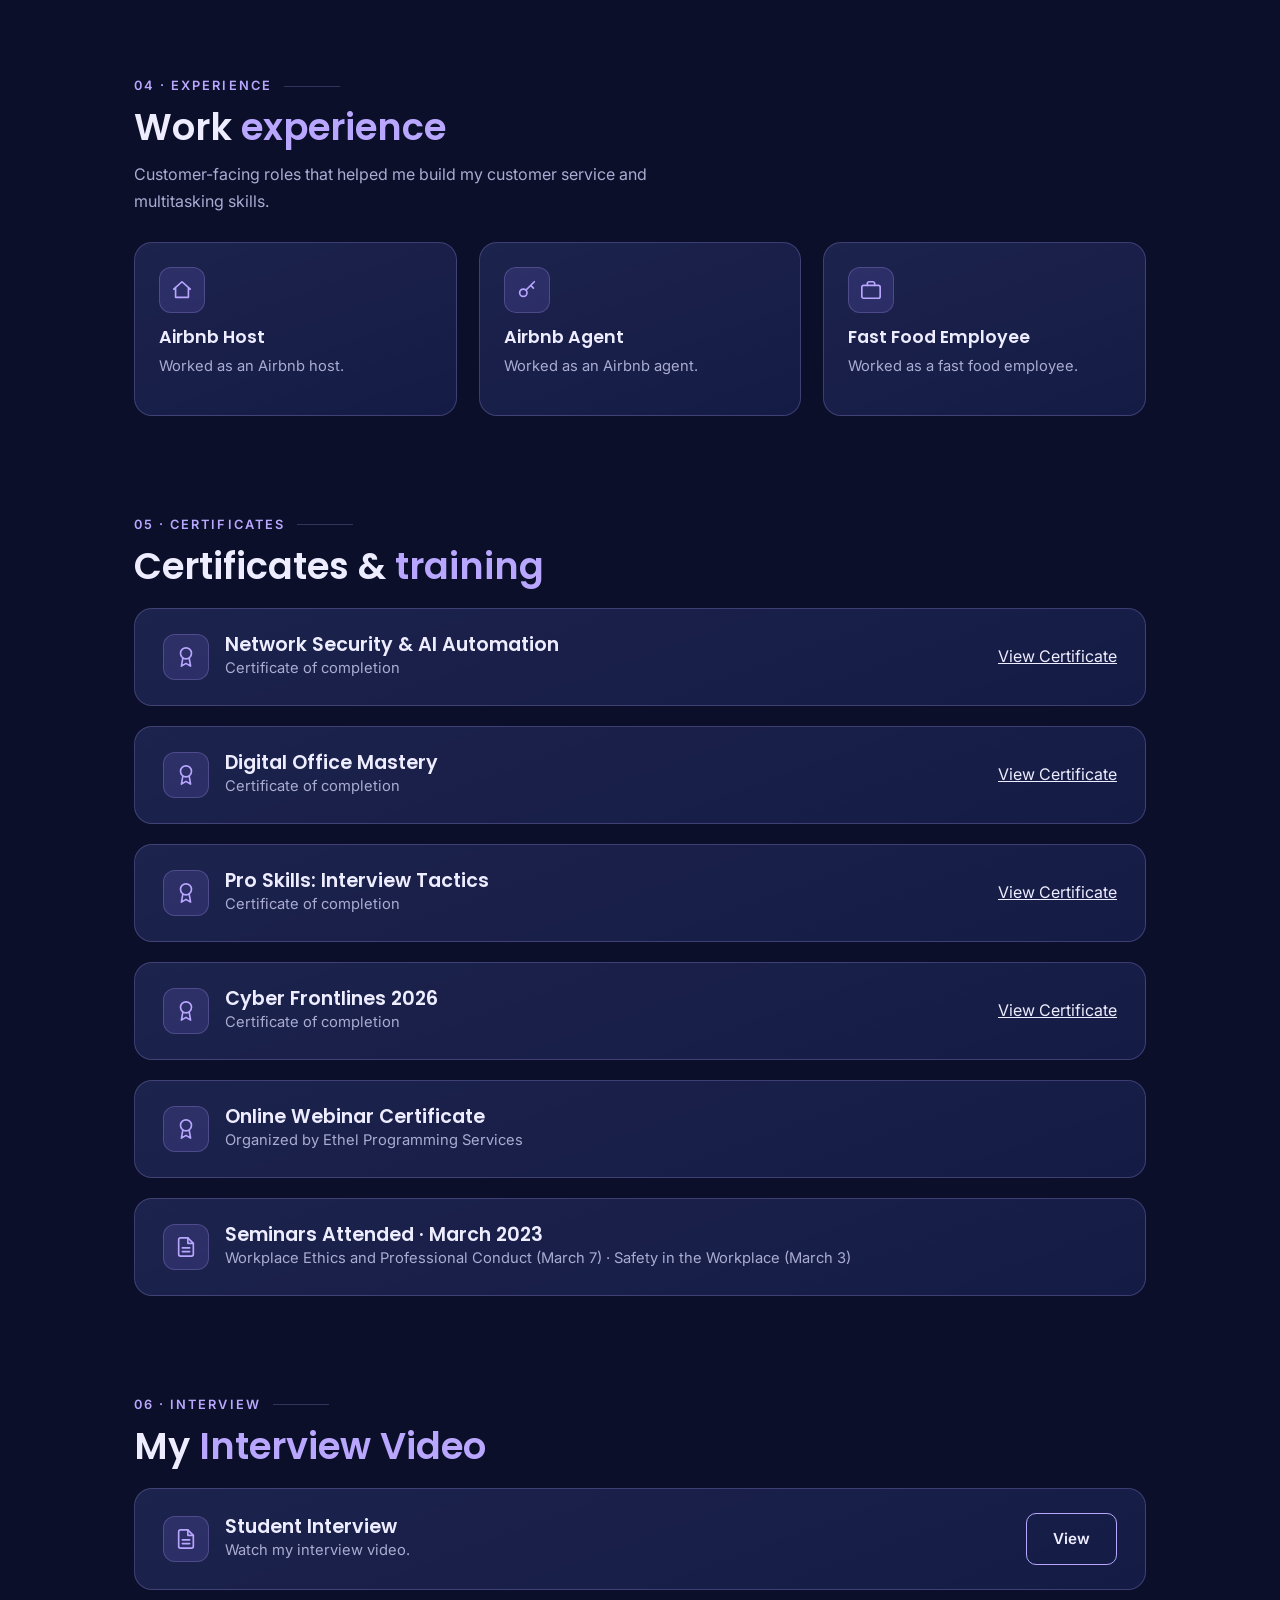
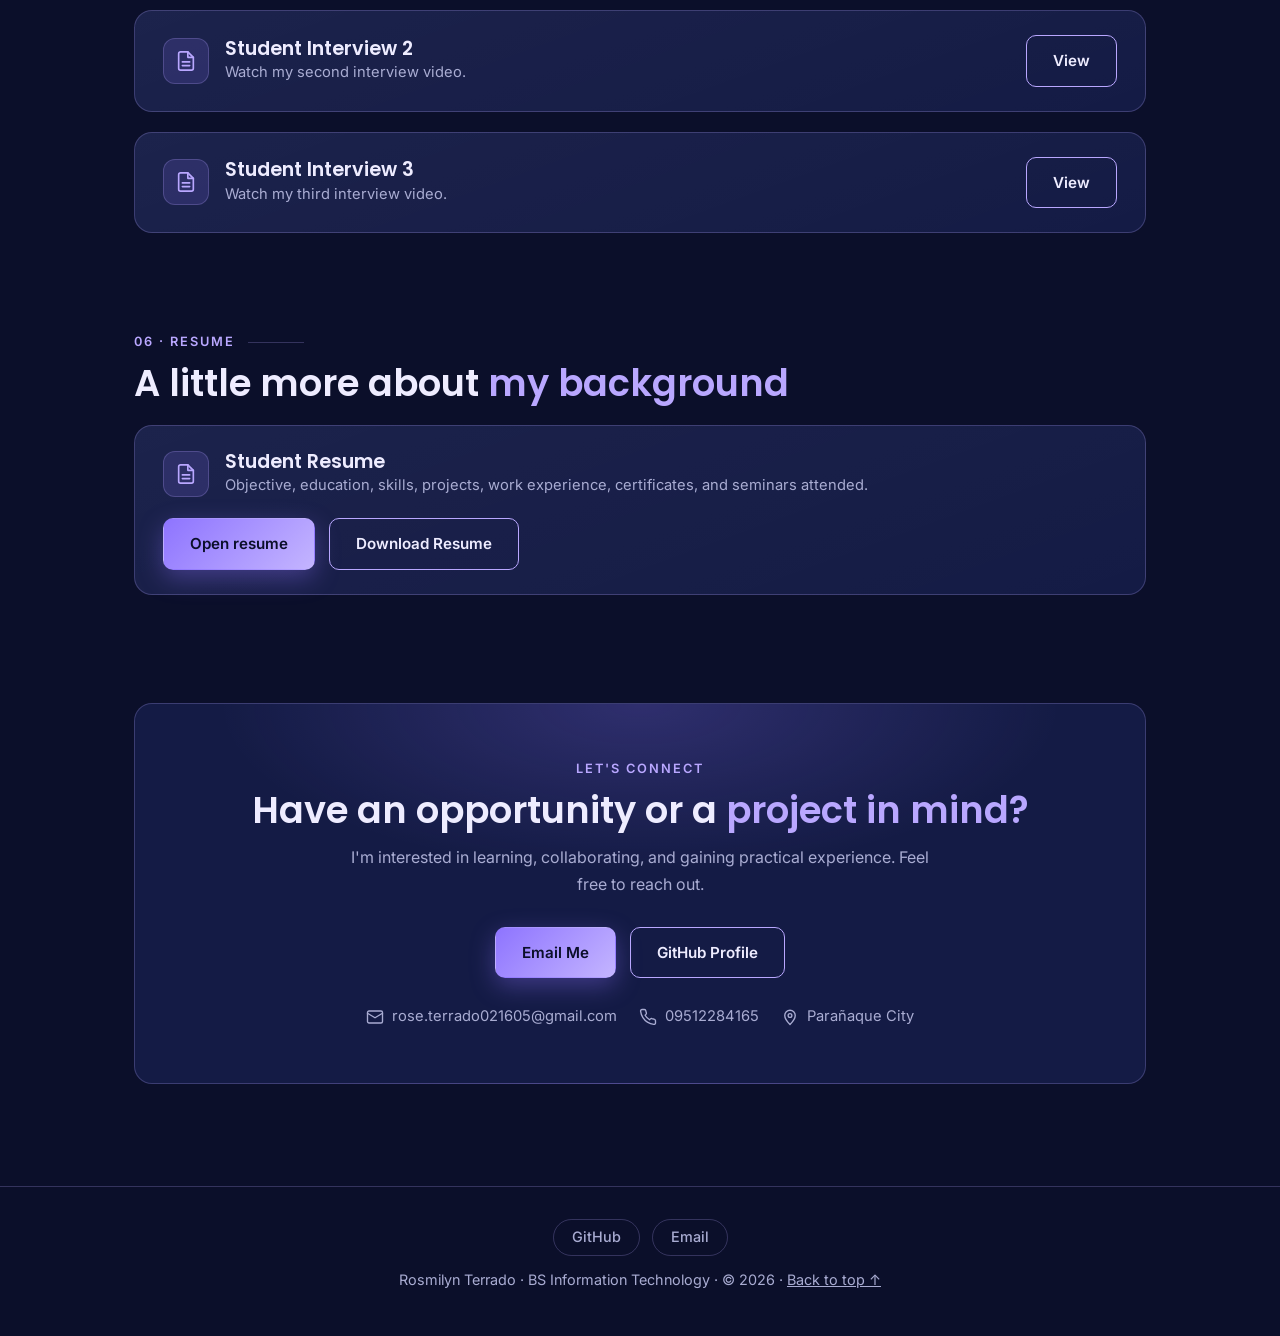
==== commit 25beaaeb: "Add image for ThriftMo project card" ====
--- a/index.html
+++ b/index.html
@@ -286,6 +286,9 @@
         </div>
         
         <div class="card project reveal">
+          <img src="thriftmo.jpg"
+           alt="ThriftMo thrift shop"
+           style="width:100%; height:220px; object-fit:cover; border-radius:12px; margin-bottom:15px;">
           <div class="icon">
           <svg class="i"><use href="#i-code"/></svg>
           </div>
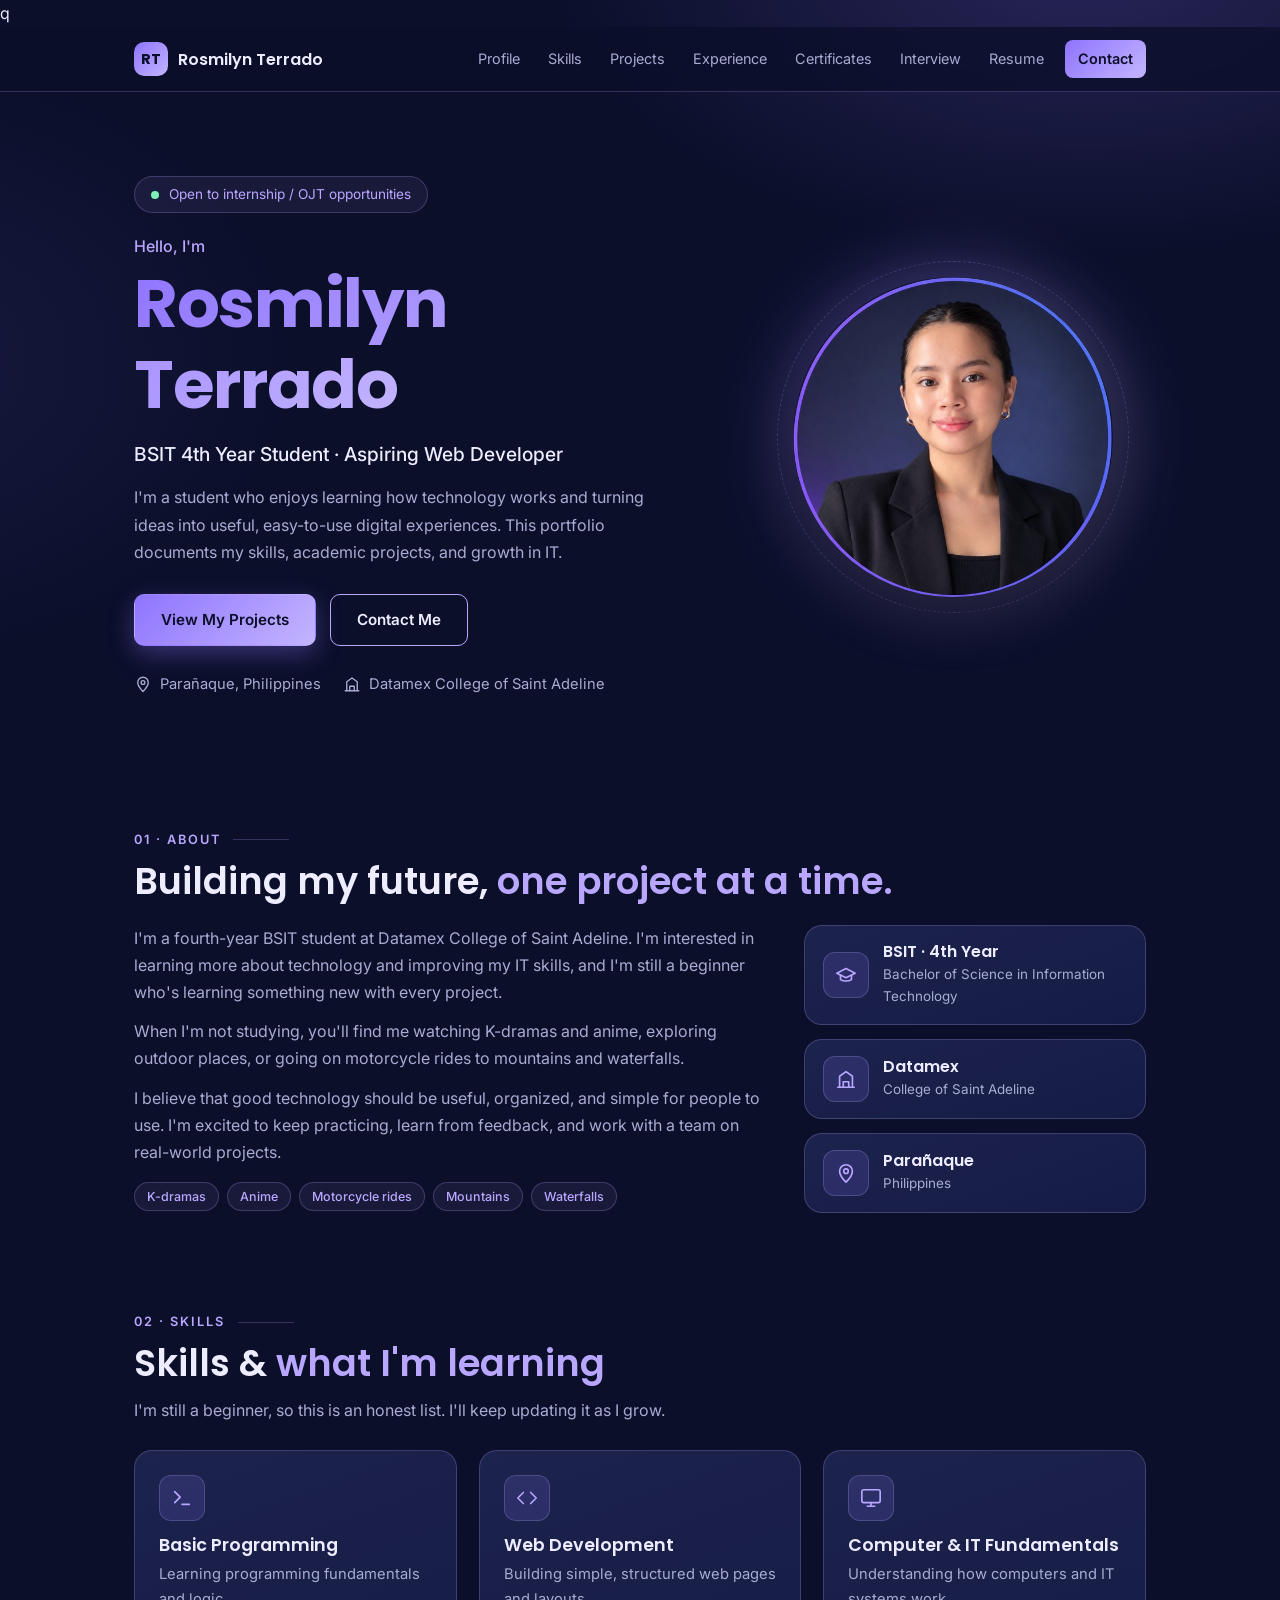
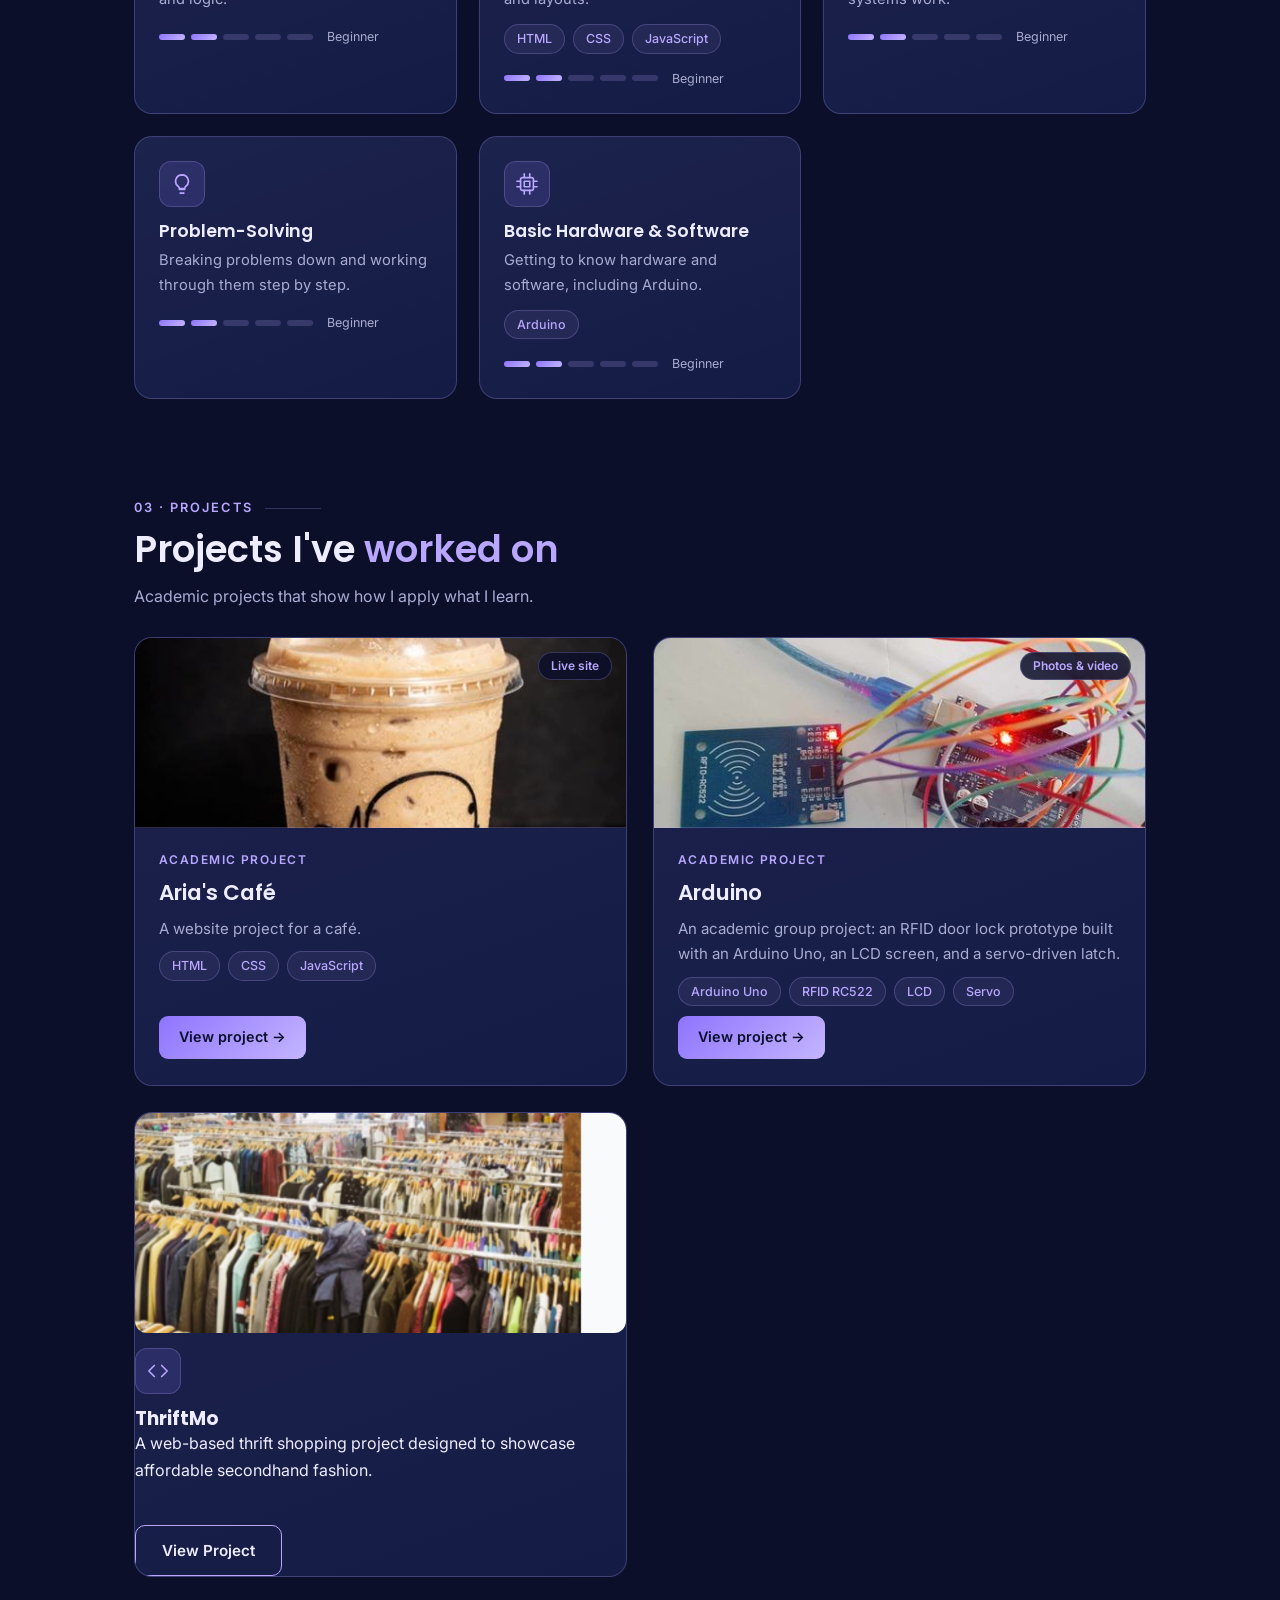
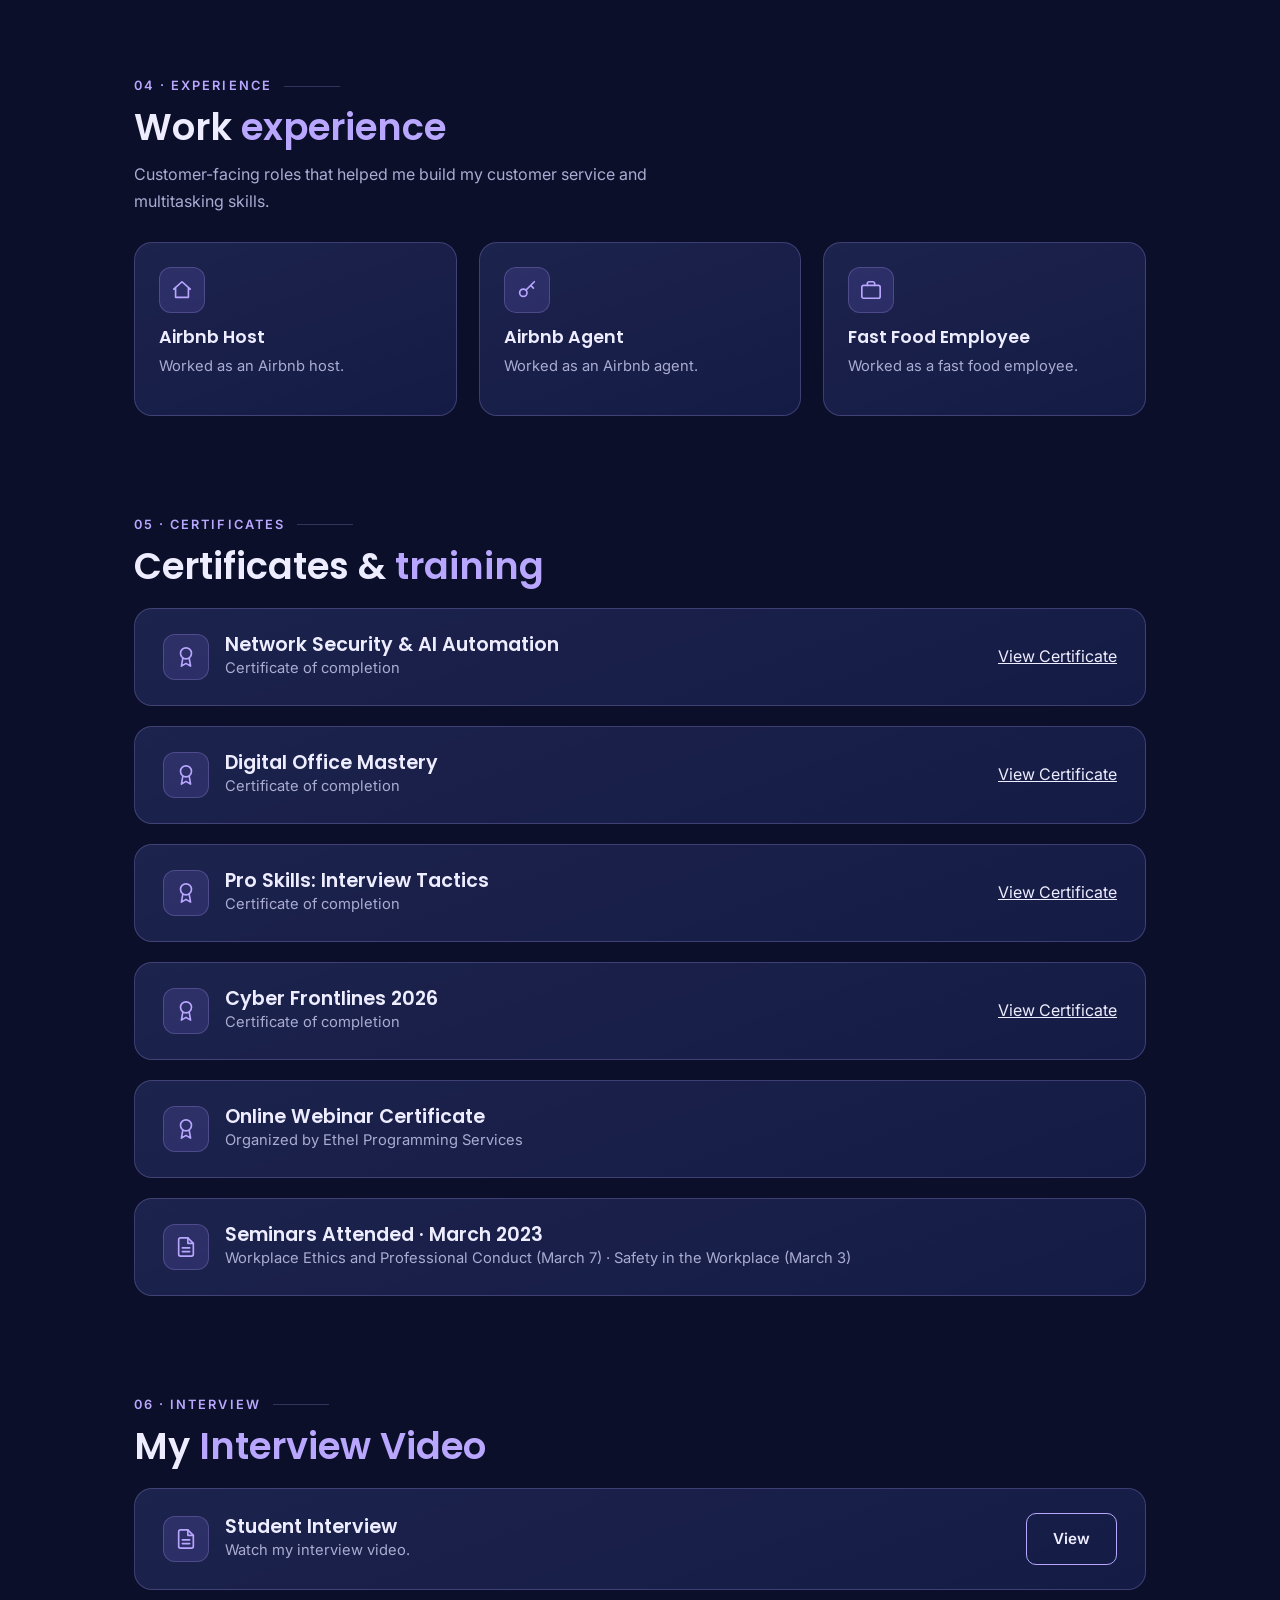
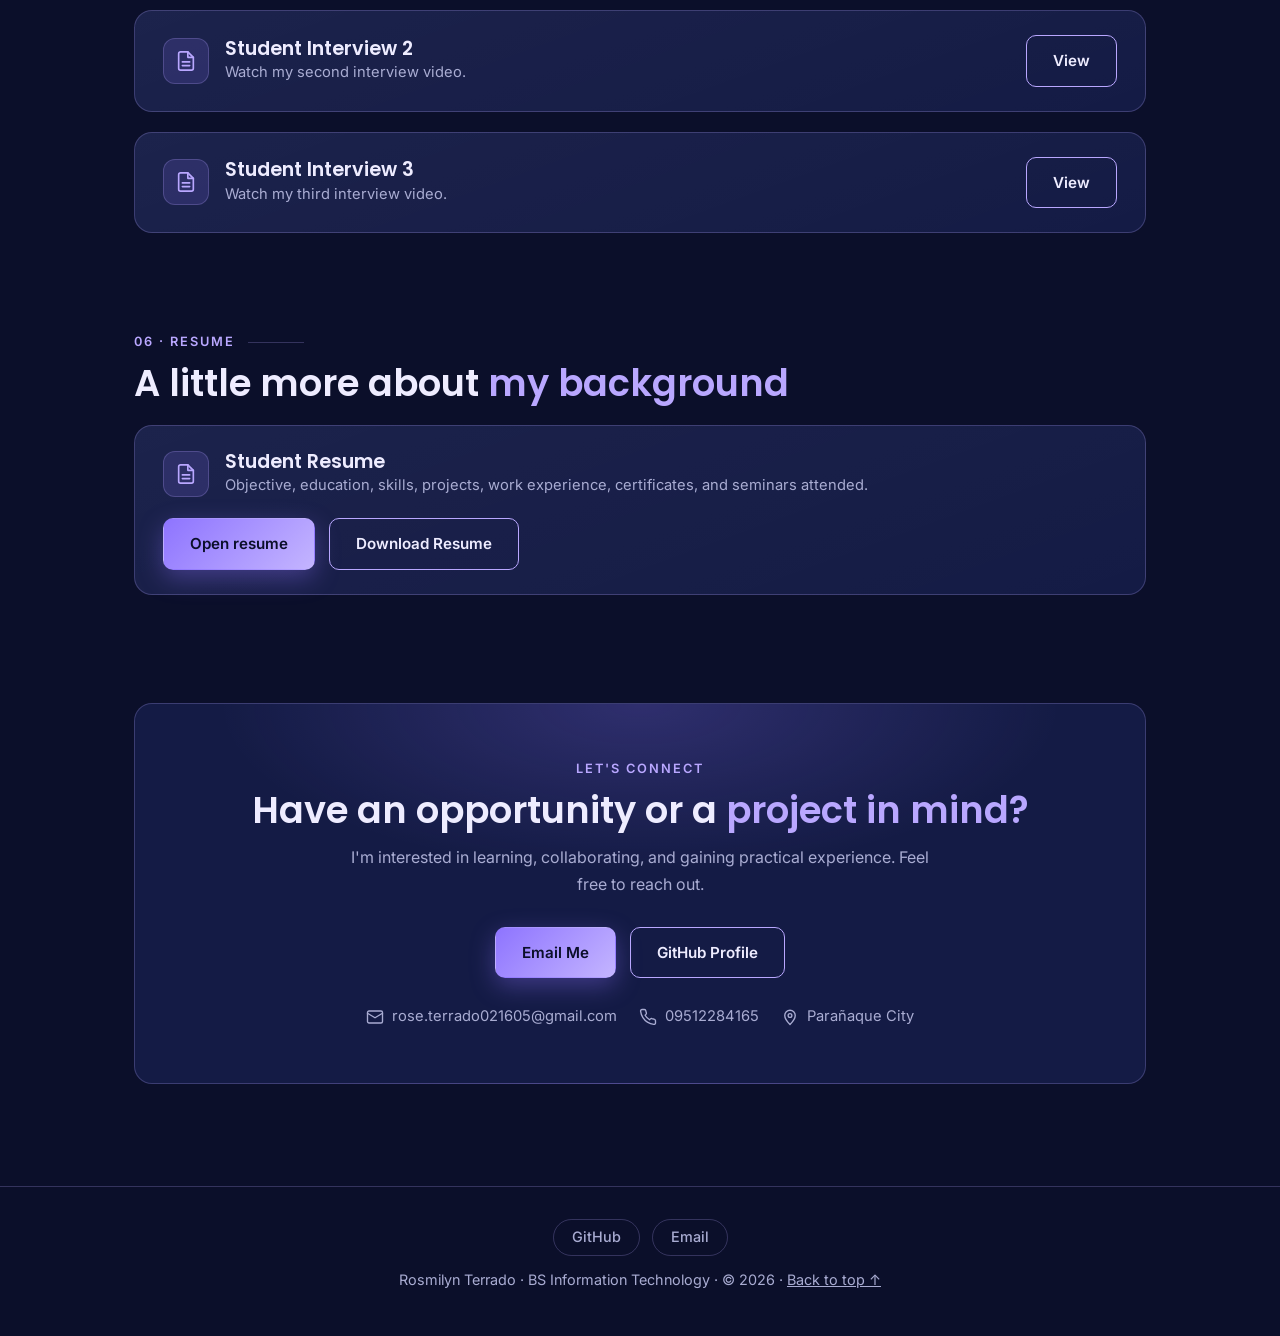
==== commit 24bbeb18: "Update navigation links in index.html" ====
--- a/index.html
+++ b/index.html
@@ -190,10 +190,12 @@
   <div class="nav">
     <a class="brand" href="#home"><b>RT</b><span>Rosmilyn Terrado</span></a>
     <nav aria-label="Main">
-      <a href="#about">About</a>
+      <a href="#about">Profile</a>
       <a href="#skills">Skills</a>
       <a href="#projects">Projects</a>
       <a href="#experience">Experience</a>
+      <a href="#certificates">Certificates</a>
+      <a href="#interview">Interview</a>
       <a href="#resume">Resume</a>
       <a class="cta" href="#contact">Contact</a>
     </nav>
